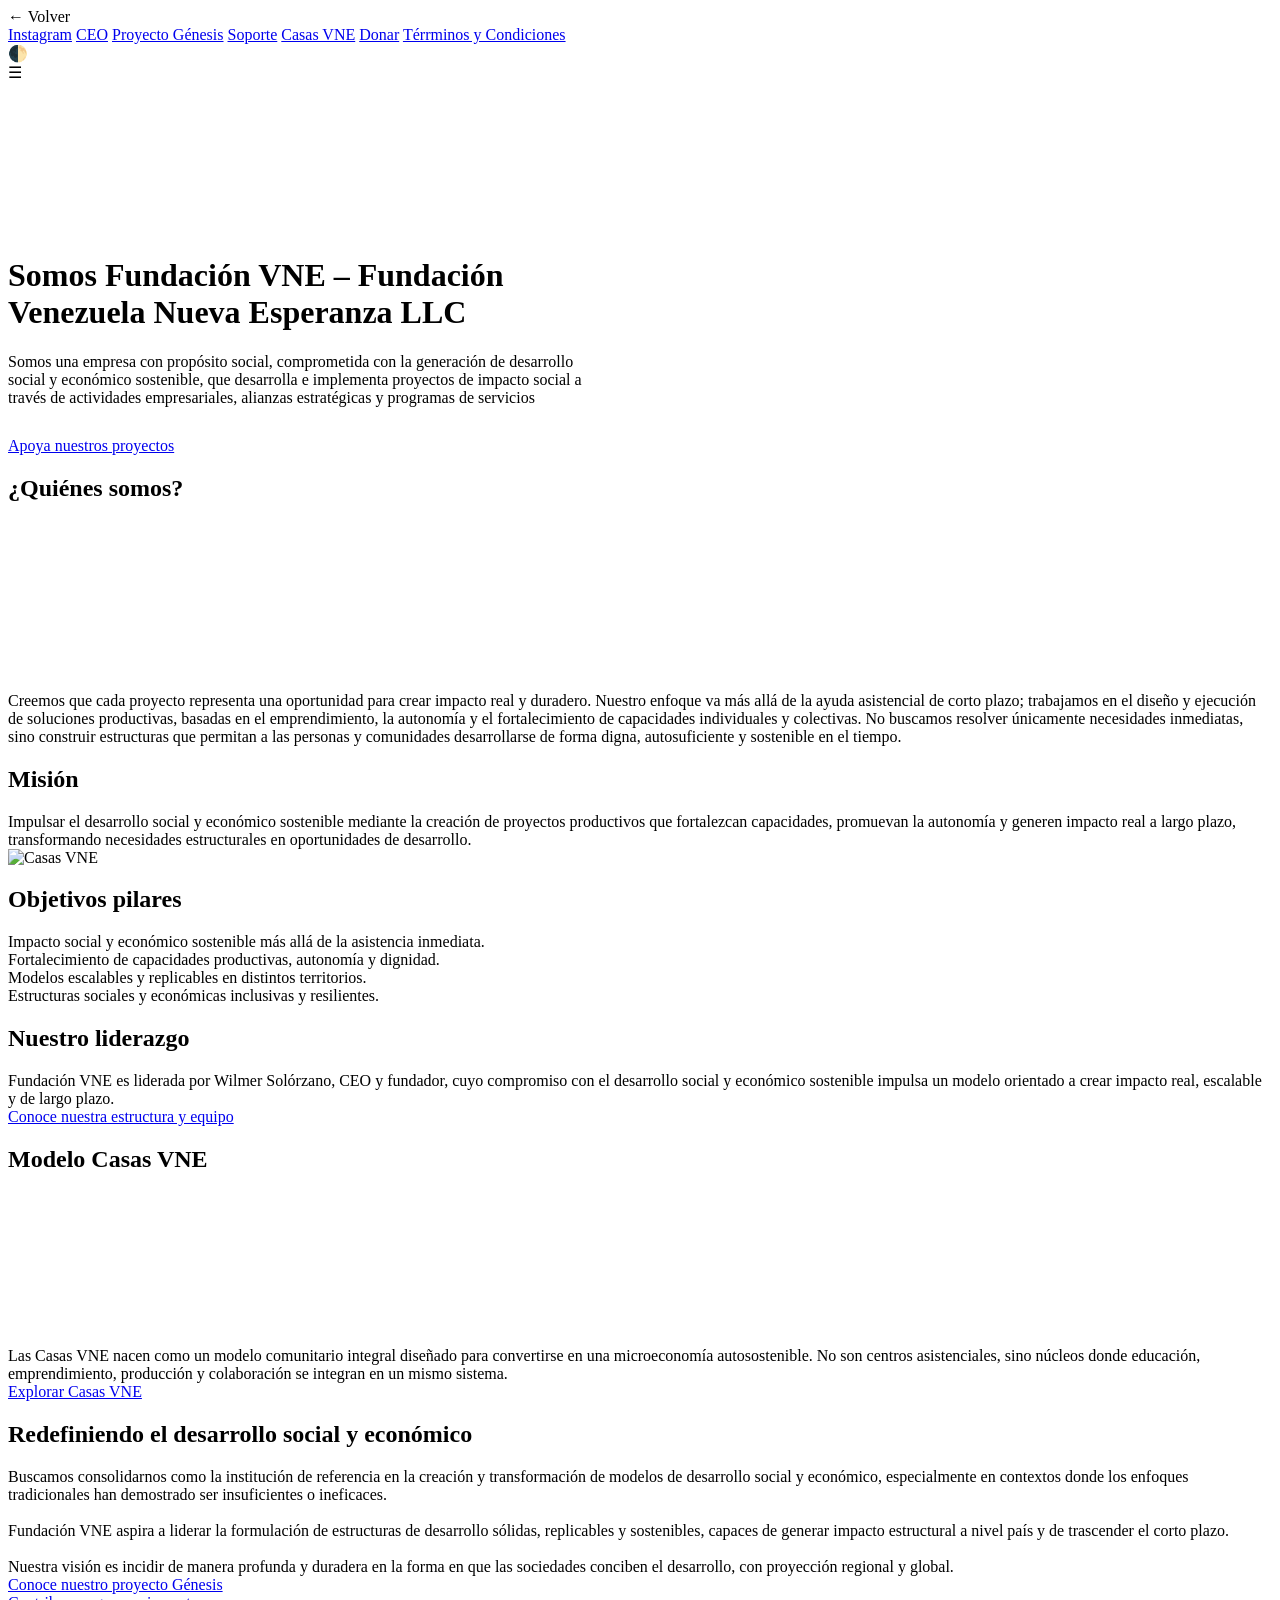
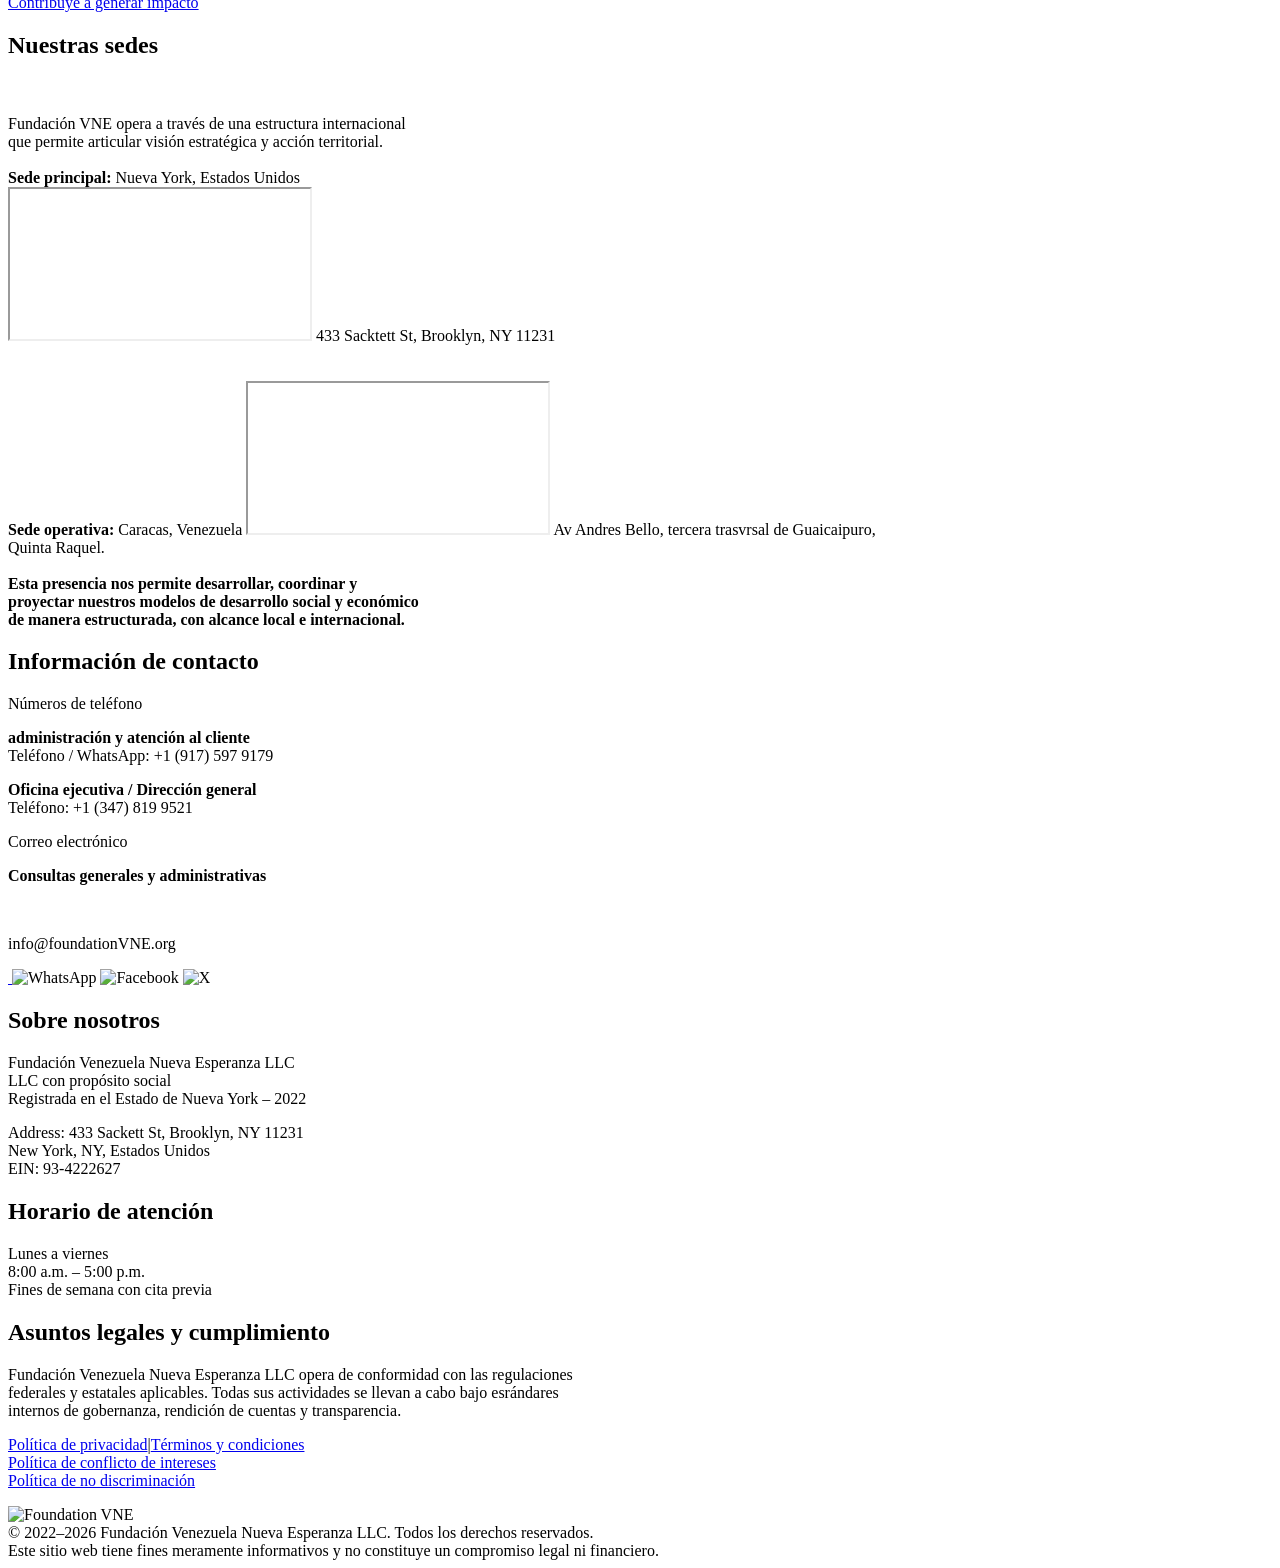
==== index.html @ 62afcf46 "Add files via upload" ====
<!DOCTYPE html>
<html lang="es">
<head>
  <meta charset="UTF-8">
  <title>Fundación VNE | Desarrollo Social y Económico Sostenible</title>
  <meta name="description" content="Fundación VNE – Fundación Venezuela Nueva Esperanza. Desarrollo social y económico sostenible mediante proyectos productivos, emprendimiento y autonomía.">
  <meta name="keywords" content="Fundación VNE, desarrollo social, desarrollo económico, emprendimiento social, Casas VNE, sostenibilidad">
  <meta name="author" content="Fundación Venezuela Nueva Esperanza">
  <meta name="viewport" content="width=device-width, initial-scale=1.0">

  <!-- Open Graph -->
  <meta property="og:title" content="Fundación VNE – Venezuela Nueva Esperanza">
  <meta property="og:description" content="Redefiniendo el desarrollo social y económico con impacto real, sostenible y replicable.">
  <meta property="og:image" content="assets/img/LogoFundaciónVNE.png">
  <meta property="og:type" content="website">

  <link rel="icon" type="image/png" href="assets/img/LogoFundaciónVNE1.png">

  <link rel="stylesheet" href="assets/css/main.css">

</head>

<body>

<div class="menu" id="menu">
  <div class="back" onclick="toggleMenu()">← Volver</div>
  <a href="https://www.instagram.com/foundation.vne?igsh=MXRzbzVvMjM1MWZoeA%3D%3D&utm_source=qr">Instagram</a>
  <a href="ceo/index.html" >CEO</a>
  <a href="genesis/index.html" >Proyecto Génesis</a>
  <a href="soporte/index.html" >Soporte</a>
  <a href="casas/index.html" >Casas VNE</a>
  <a href="donaciones/index.html">Donar</a>
  <a href="terminos_condiciones/index.html">Térrminos y Condiciones</a>
</div>

<header class="hero-video">
  <div class="top-left" onclick="toggleTheme()">🌓</div>
  <div class="top-right" onclick="toggleMenu()">☰</div>

  <video autoplay muted loop playsinline>
   <source src="assets/img/Videos para la pagina. principal VNE Foundation.mp4" type="video/mp4">
  </video>

  <div class="hero-overlay">
    <h1>Somos Fundación VNE – Fundación <br>
      Venezuela Nueva Esperanza LLC</h1>
      <p>
      Somos una empresa con propósito social, comprometida con la generación de desarrollo<br>
      social y económico sostenible, que desarrolla e implementa proyectos de impacto social a<br>
      través de actividades empresariales, alianzas estratégicas y programas de servicios
      </p>
      <div class="cta" style="margin-top:30px">
       <a href="donaciones/index.html">Apoya nuestros proyectos</a>
      </div>
  </div>
</header>

<section class="fade">
  <h2>¿Quiénes somos?</h2>
  <div class="box split">
  <video autoplay muted loop playsinline>
    <source src="assets/img/segunda pagina.mp4" type="video/mp4">
  </video>
    <p>
      Creemos que cada proyecto representa una oportunidad para crear impacto real y duradero.
      Nuestro enfoque va más allá de la ayuda asistencial de corto plazo; trabajamos en el diseño
      y ejecución de soluciones productivas, basadas en el emprendimiento, la autonomía y el
      fortalecimiento de capacidades individuales y colectivas.
  
      No buscamos resolver únicamente necesidades inmediatas, sino construir estructuras que
      permitan a las personas y comunidades desarrollarse de forma digna, autosuficiente y
      sostenible en el tiempo.
    </p>
  </div>
</section>

<section class="fade">
  <h2>Misión</h2>
  <div class="box split">
  <div>
    Impulsar el desarrollo social y económico sostenible mediante la creación de proyectos
    productivos que fortalezcan capacidades, promuevan la autonomía y generen impacto real a
    largo plazo, transformando necesidades estructurales en oportunidades de desarrollo.
  </div>
        <img src="assets/img/imagencasas.png" alt="Casas VNE">
</div>
</section>

<section class="fade">
  <h2>Objetivos pilares</h2>
  <div class="pilares">
  <div class="pilar">Impacto social y económico sostenible más allá de la asistencia inmediata.</div>
  <div class="pilar">Fortalecimiento de capacidades productivas, autonomía y dignidad.</div>
  <div class="pilar">Modelos escalables y replicables en distintos territorios.</div>
  <div class="pilar">Estructuras sociales y económicas inclusivas y resilientes.</div>
</div>
</section>

<section class="fade">
  <h2>Nuestro liderazgo</h2>
  <div class="box">
    Fundación VNE es liderada por Wilmer Solórzano, CEO y fundador, cuyo compromiso con el
    desarrollo social y económico sostenible impulsa un modelo orientado a crear impacto
    real, escalable y de largo plazo.
    <div class="cta">
      <a href="ceo/index.html">Conoce nuestra estructura y equipo</a>
    </div>
  </div>
</section>

<section class="fade">
  <h2>Modelo Casas VNE</h2>
  <div class="box split">
  <video autoplay muted loop playsinline>
    <source src="assets/img/Modelos casa VNE video.mp4" type="video/mp4">
  </video>
  <div>
    Las Casas VNE nacen como un modelo comunitario integral diseñado para convertirse en una
    microeconomía autosostenible. No son centros asistenciales, sino núcleos donde educación,
    emprendimiento, producción y colaboración se integran en un mismo sistema.
    <div class="cta">
      <a href="casas/index.html">Explorar Casas VNE</a>
    </div>
  </div>
</section>

<section class="fade">
  <h2>Redefiniendo el desarrollo social y económico</h2>
  <div class="box">
    Buscamos consolidarnos como la institución de referencia en la creación y transformación
    de modelos de desarrollo social y económico, especialmente en contextos donde los enfoques
    tradicionales han demostrado ser insuficientes o ineficaces.

    <br><br>

    Fundación VNE aspira a liderar la formulación de estructuras de desarrollo sólidas,
    replicables y sostenibles, capaces de generar impacto estructural a nivel país y de
    trascender el corto plazo.

    <br><br>

    Nuestra visión es incidir de manera profunda y duradera en la forma en que las sociedades
    conciben el desarrollo, con proyección regional y global.

    <br>
    <div class="cta">
      <a href="genesis/index.html">Conoce nuestro proyecto Génesis</a>
    </div>
    <div class="cta">
      <a href="donaciones/index.html">Contribuye a generar impacto</a>
    </div>
  </div>
</section>

<section class="fade">
  <h2>Nuestras sedes</h2><br><br>
  <div class="box">
    Fundación VNE opera a través de una estructura internacional<br>
    que permite articular visión estratégica y acción territorial.
    <br><br>
    <strong>Sede principal:</strong> Nueva York, Estados Unidos<br>
    <iframe 
      src="https://www.google.com/maps?q=350+5th+Ave+New+York,+NY+10118+USA&output=embed"
      loading="lazy">
    </iframe>
    433 Sacktett St, Brooklyn, NY 11231
    <br><br><br>
    <strong>Sede operativa:</strong> Caracas, Venezuela
    <iframe
  src="https://www.google.com/maps?q=Transversal+1+Sur+%26+Av.+Andrés+Bello,+Caracas+1050,+Distrito+Capital,+Venezuela&output=embed"
  loading="lazy">
    </iframe>
    Av Andres Bello, tercera trasvrsal de Guaicaipuro,<br>
    Quinta Raquel.
    <br><br>
    <strong>Esta presencia nos permite desarrollar, coordinar y<br>
    proyectar nuestros modelos de desarrollo social y económico<br>
    de manera estructurada, con alcance local e internacional.</strong>
  </div>
</section>

<footer class="footer-vne-exact">
  <div class="footer-inner">

    <!-- COLUMNA 1 -->
    <div class="footer-col">
      <h2>Información de contacto</h2>

      <p class="label">Números de teléfono</p>
      <p>
        <strong>administración y atención al cliente</strong><br>
        Teléfono / WhatsApp: +1 (917) 597 9179
      </p>

      <p>
        <strong>Oficina ejecutiva / Dirección general</strong><br>
        Teléfono: +1 (347) 819 9521
      </p>

      <p class="label">Correo electrónico</p>
      <p><strong>Consultas generales y administrativas</strong></p><br>
      <p>info@foundationVNE.org</p>

      <div class="footer-social">
        <a href="https://www.instagram.com/foundation.vne" target="_blank" aria-label="Instagram">
          <img src="assets/img/INSTAGRAM ICONO AZUL.png" alt="">
        </a>
        <span><img src="assets/img/ICONO WHATSAPP AZUL.png" alt="WhatsApp"></span>
        <span><img src="assets/img/ICONO FACEBOOK AZUL.png" alt="Facebook"></span>
        <span><img src="assets/img/XXX AZUL ICONO.png" alt="X"></span>
        <a href="donaciones/index.html" aria-label="Zelle">
         <img src="assets/img/ZELLE ICONO AZUL.png" alt="">
        </a>
      </div>
    </div>

    <!-- COLUMNA 2 -->
    <div class="footer-col">
      <h2>Sobre nosotros</h2>

      <p>
        Fundación Venezuela Nueva Esperanza LLC<br>
        LLC con propósito social<br>
        Registrada en el Estado de Nueva York – 2022
      </p>

      <p>
        Address: 433 Sackett St, Brooklyn, NY 11231<br>
        New York, NY, Estados Unidos<br>
        EIN: 93-4222627
      </p>

      <h2 class="mt">Horario de atención</h2>
      <p>
        Lunes a viernes<br>
        8:00 a.m. – 5:00 p.m.<br>
        Fines de semana con cita previa
      </p>
    </div>

    <!-- COLUMNA 3 -->
    <div class="footer-col">
      <h2>Asuntos legales y cumplimiento</h2>

      <p class="small">
        Fundación Venezuela Nueva Esperanza LLC opera de conformidad con las regulaciones<br>
        federales y estatales aplicables. Todas sus actividades se llevan a cabo bajo esrándares<br>
        internos de gobernanza, rendición de cuentas y transparencia.
      </p>

      <p class="links">
        <a href="politica_privacidad/index.html">Política de privacidad</a>|<a href="terminos_condiciones/index.html">Términos y condiciones</a><br>
        <a href="politica_conflicto_intereses/index.html">Política de conflicto de intereses</a><br>
        <a href="politica_no_discriminacion/index.html">Política de no discriminación</a>
      </p>
      <div class="footer-logo">
       <img src="assets/img/LogoFundaciónVNE.png" alt="Foundation VNE">
      </div>
    </div>
  </div>

  <!-- FRANJA BLANCA INFERIOR -->
  <div class="footer-bottom-exact">
    © 2022–2026 Fundación Venezuela Nueva Esperanza LLC. Todos los derechos reservados.<br>
    Este sitio web tiene fines meramente informativos y no constituye un compromiso legal ni financiero.
  </div>
</footer>

<script src="assets/js/app.js" defer></script>

</body>
</html>
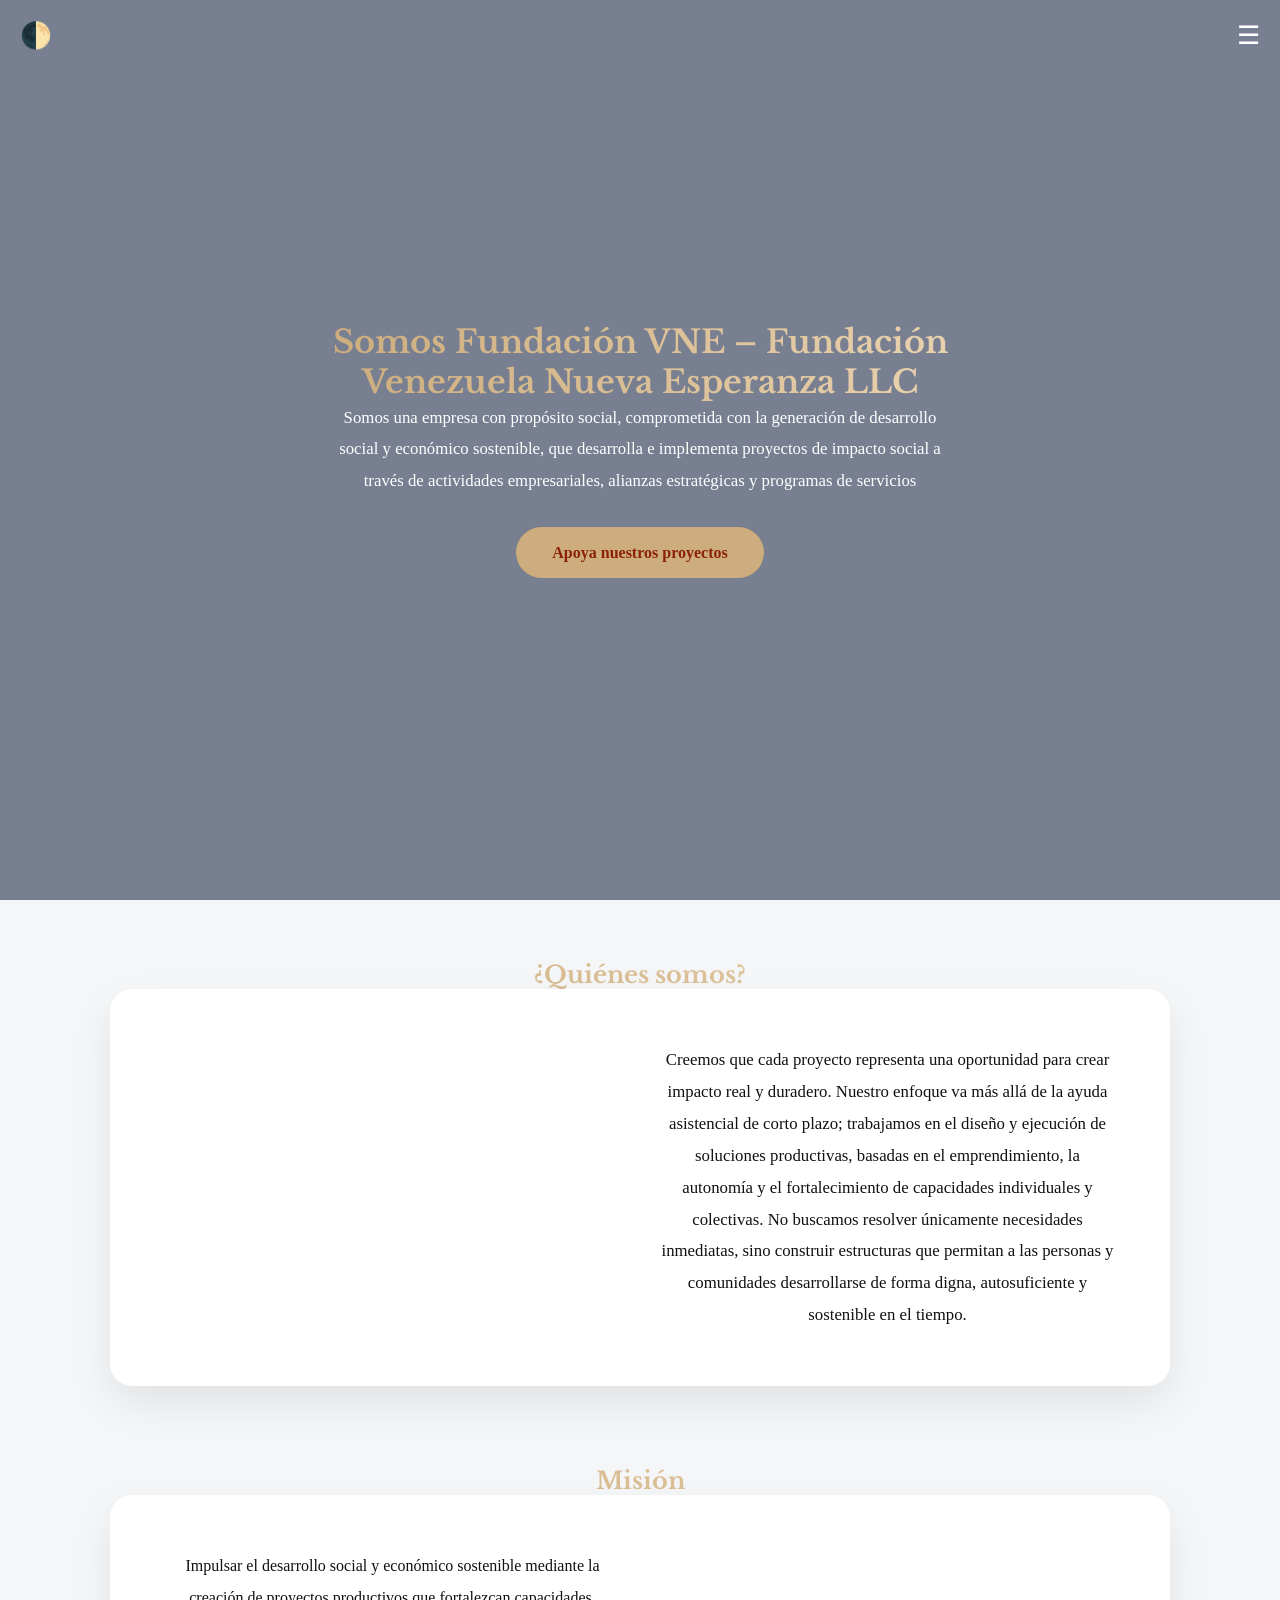
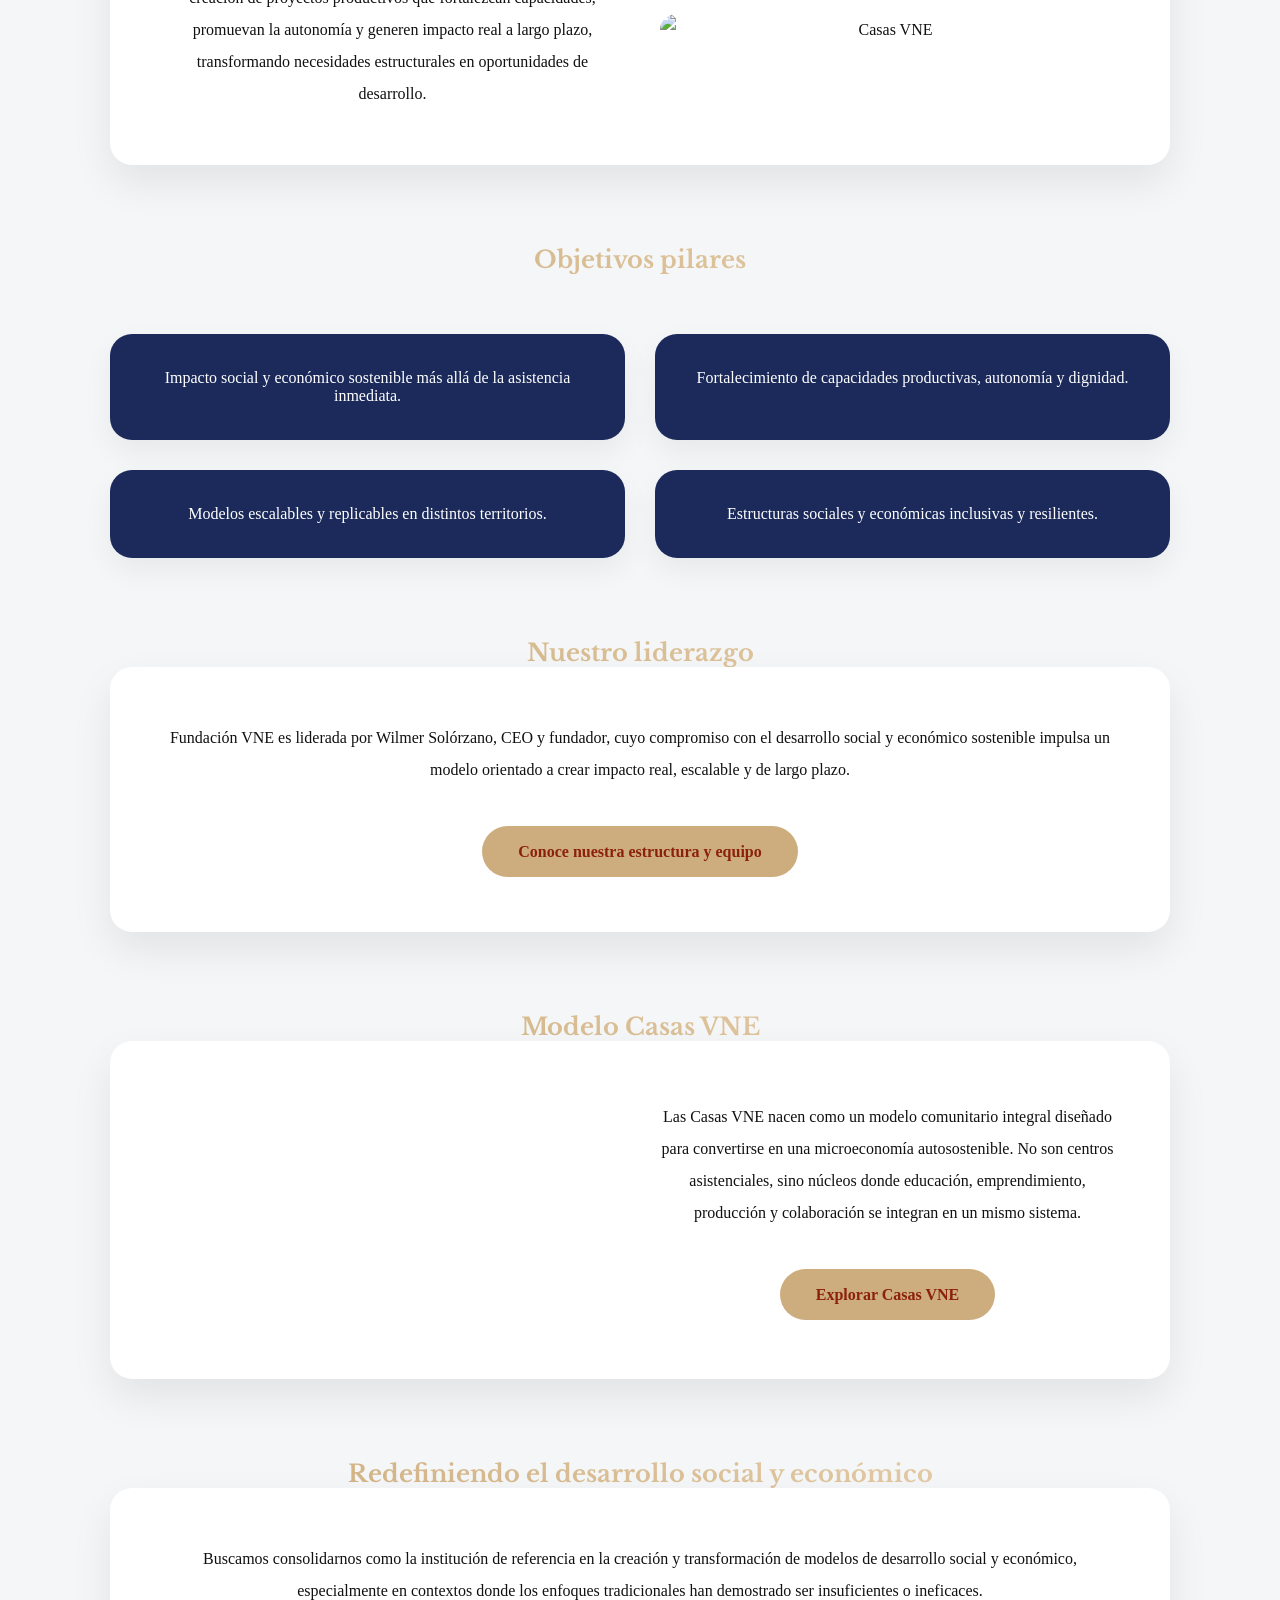
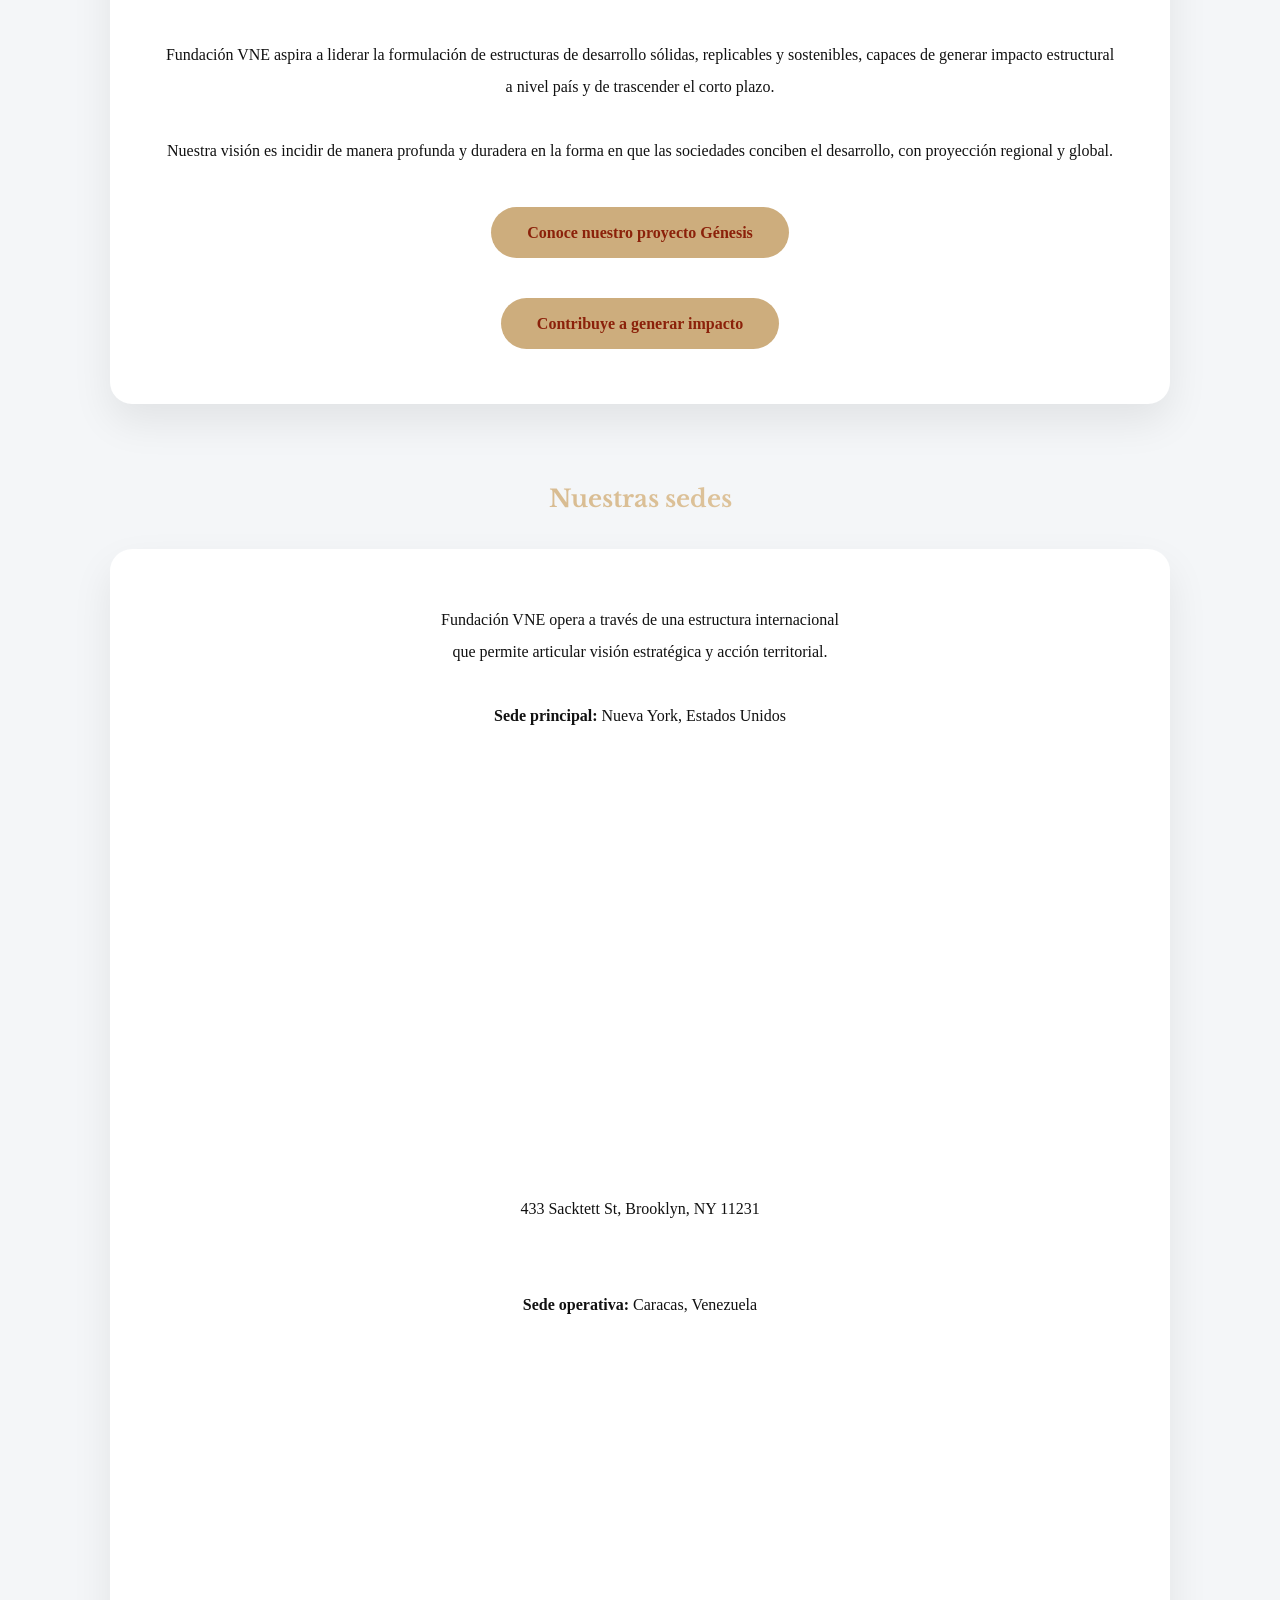
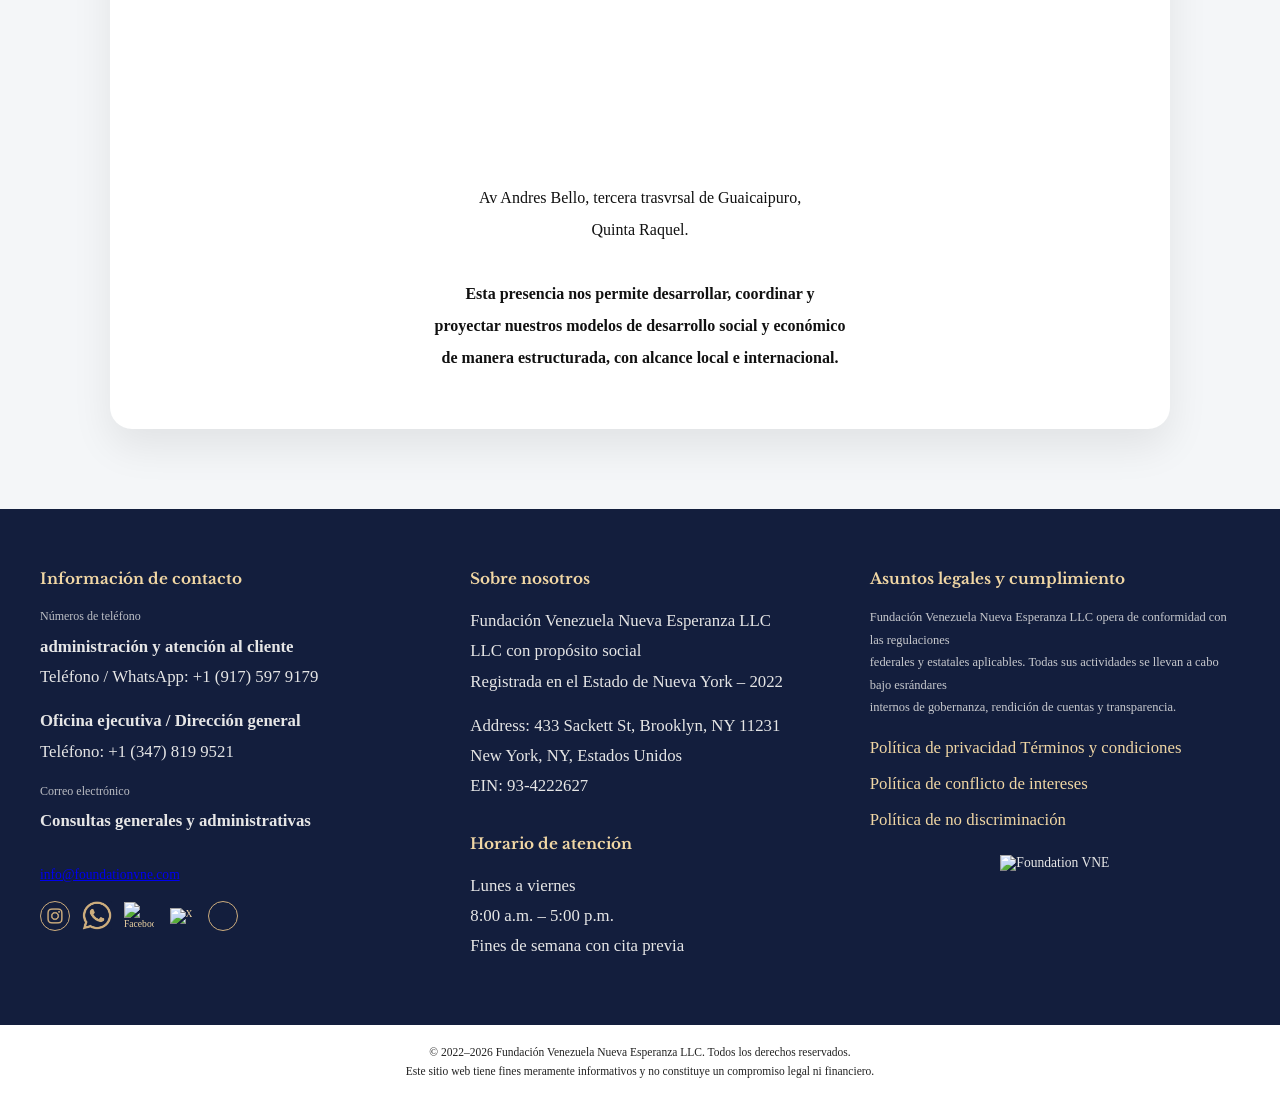
==== commit 40fcc9b2: "Change email to mailto link and format links" ====
--- a/index.html
+++ b/index.html
@@ -31,6 +31,7 @@
   <a href="casas/index.html" >Casas VNE</a>
   <a href="donaciones/index.html">Donar</a>
   <a href="terminos_condiciones/index.html">Térrminos y Condiciones</a>
+  <a href="admin/login.html">Ingresar</a>
 </div>
 
 <header class="hero-video">
@@ -199,7 +200,7 @@
 
       <p class="label">Correo electrónico</p>
       <p><strong>Consultas generales y administrativas</strong></p><br>
-      <p>info@foundationVNE.org</p>
+      <a href="mailto:info@foundationvne.com">info@foundationvne.com</a>
 
       <div class="footer-social">
         <a href="https://www.instagram.com/foundation.vne" target="_blank" aria-label="Instagram">
@@ -249,7 +250,8 @@
       </p>
 
       <p class="links">
-        <a href="politica_privacidad/index.html">Política de privacidad</a>|<a href="terminos_condiciones/index.html">Términos y condiciones</a><br>
+        <a href="politica_privacidad/index.html">Política de privacidad</a>
+        <a href="terminos_condiciones/index.html">Términos y condiciones</a><br>
         <a href="politica_conflicto_intereses/index.html">Política de conflicto de intereses</a><br>
         <a href="politica_no_discriminacion/index.html">Política de no discriminación</a>
       </p>
@@ -269,4 +271,4 @@
 <script src="assets/js/app.js" defer></script>
 
 </body>
-</html>+</html>
--- a/assets/css/main.css
+++ b/assets/css/main.css
@@ -0,0 +1,1023 @@
+@import url('https://fonts.googleapis.com/css2?family=Libre+Baskerville:wght@700&display=swap');
+
+/* =========================
+   VARIABLES DE MARCA
+========================= */
+:root{
+  --azul:#131e3d;
+  --azul-sec:#1b2a5a;
+  --gris:#f4f6f8;
+
+  --dorado-1:#cdad7d;
+  --dorado-2:#e8d1ae;
+  --rojo:#8b210a;
+
+  --blanco:#ffffff;
+  --negro:#000000;
+  --gris-soport:#f3f5f7;
+}
+
+/* =========================
+   RESET GLOBAL
+========================= */
+*{
+  box-sizing:border-box;
+  font-family: Georgia, "Times New Roman", serif;
+  margin:0;
+  padding:0;
+}
+
+.floating-btn{
+  position:fixed;
+  top:20px;
+  width:46px;
+  height:46px;
+  border-radius:50%;
+  background:linear-gradient(135deg,var(--dorado-1),var(--dorado-2));
+  display:flex;
+  align-items:center;
+  justify-content:center;
+  cursor:pointer;
+  z-index:999;
+  font-size:20px;
+  color:var(--rojo);
+  text-decoration:none;
+  box-shadow:0 10px 30px rgba(0,0,0,.4);
+}
+
+html{
+  scroll-behavior:smooth;
+  max-width:100%;
+  overflow-x:hidden;
+}
+
+.theme-btn{ top:20px; right:20px; }
+.back-btn{ top:20px; left:20px; }
+
+.department{
+  display:grid;
+  grid-template-columns:220px 1fr;
+  gap:40px;
+  margin-bottom:60px;
+  align-items:center;
+  background:rgba(255,255,255,.9);
+  padding:30px;
+  border-radius:20px;
+}
+
+body.dark .department{
+  background:#111;
+}
+
+body{
+  font-family: Georgia, "Times New Roman", serif;
+  background:var(--gris);
+  color:#111;
+  transition:background .4s,color .4s;
+  scroll-behavior:smooth;
+  max-width:100%;
+  overflow-x:hidden;
+}
+
+/*-----------------------------------------*/
+/* Cosas Exclusivas de la pagina de soporte*/
+/*-----------------------------------------*/
+
+body.soport{
+  font-family: Georgia, "Times New Roman", serif;
+  background:var(--gris-soport);
+  color:#131e3d;
+  transition:background .4s,color .4s;
+  scroll-behavior:smooth;
+  max-width:100%;
+  overflow-x:hidden;
+}
+
+body.soport.dark{
+  background:#0c0c0c;
+  color:var(--blanco);
+}
+
+body.soport header{
+  background:linear-gradient(
+    135deg,
+    var(--azul),
+    var(--azul-sec)
+  );
+  color:var(--blanco);
+  padding:90px 20px 80px;
+  text-align:center;
+  position:relative;
+}
+
+body.soport header p{
+  max-width:980px;
+  margin:30px auto 0;
+  font-size:1.15rem;
+  line-height:1.9;
+}
+
+body.soport header img{
+  width:85px;
+  margin-bottom:15px;
+}
+
+body.soport header h1{
+  font-size:3rem;
+  margin:0;
+}
+
+body.soport .top-left,
+body.soport .top-right{
+  position:absolute;
+  top:20px;
+  font-size:1.6rem;
+  cursor:pointer;
+  user-select:none;
+  color:#fff;
+}
+
+body.soport .top-left{left:22px;}
+body.soport .top-right{
+  right:22px;
+  text-decoration:none;
+}
+
+body.soport section{
+  max-width:1150px;
+  margin:105px auto;
+  padding:0 20px;
+  text-align:center;
+}
+
+body.soport .box{
+  background:var(--blanco);
+  padding:60px;
+  border-radius:24px;
+  box-shadow:0 18px 42px rgba(0,0,0,.08);
+  line-height:2;
+  text-align:left;
+}
+
+body.soport.dark .box{
+  background:#111;
+}
+
+body.soport .buttons{
+  margin-top:45px;
+  display:flex;
+  justify-content:center;
+  gap:25px;
+  flex-wrap:wrap;
+}
+
+body.soport .btn{
+  padding:16px 42px;
+  border-radius:40px;
+  font-weight:bold;
+  text-decoration:none;
+  transition:.3s;
+  background:unset;
+}
+
+body.soport .btn-green{
+  background:var(--dorado-1);
+  color:var(--rojo);
+}
+
+body.soport .btn-outline{
+  border:2px solid var(--dorado-1);
+  color:var(--dorado-1);
+  background:transparent;
+}
+
+body.soport.dark .btn-outline{
+  color:#fff;
+}
+
+body.soport .btn:hover{
+  transform:translateY(-3px);
+}
+
+body.soport .pilares{
+  display:grid;
+  grid-template-columns:repeat(auto-fit,minmax(260px,1fr));
+  gap:30px;
+  margin-top:50px;
+}
+
+body.soport .pilar{
+  background:#eef1f8;
+  padding:35px;
+  border-radius:22px;
+}
+
+body.soport.dark .pilar{
+  background:#1a2345;
+}
+
+/* ===== CASAS VNE – FIX DARK MODE PILARES ===== */
+
+body.casas .pilar h4,
+body.casas .pilar p{
+  color:#1b2a5a;
+  -webkit-text-fill-color:initial;
+  background:none;
+}
+
+body.casas.dark .pilar h4,
+body.casas.dark .pilar p{
+  color:#1b2a5a;
+  -webkit-text-fill-color:initial;
+  background:none;
+}
+
+body.casas .pilar h4{
+  font-weight:700;
+  letter-spacing:.3px;
+}
+
+body.dark:not(.casas){
+  background:#0c0c0c;
+  color:var(--blanco);
+}
+
+body.dark:not(.casas) .box{
+  background:#111;
+}
+
+/* =========================
+   CASAS VNE – DARK MODE CONTROLADO
+========================= */
+body.casas{
+  background:var(--gris);
+  color:#111;
+}
+
+body.casas.dark{
+  background:var(--azul-sec);
+  color:var(--blanco);
+}
+
+body.casas .box{
+  background:var(--blanco);
+}
+
+/* Boxes en dark (no blancos) */
+body.casas.dark .box{
+  background:#111827;
+}
+
+/* Pilar = identidad, SIEMPRE color */
+body.casas.dark .pilar.p1{ background:#e8d1ae; }
+body.casas.dark .pilar.p2{ background:#dbbf94; }
+body.casas.dark .pilar.p3{ background:#cdad7d; }
+body.casas.dark .pilar.p4{ background:#dbac5d; }
+
+/* Texto de pilares legible */
+body.casas.dark .pilar{
+  color:#1b2a5a;
+}
+
+/* =========================
+   CEO PAGE – TEMA CLARO BLANCO
+========================= */
+
+body.ceo-page{
+  background:var(--azul-sec);
+  color:#111;
+}
+
+body.ceo-page.dark{
+  background:#0c0c0c;
+  color:#ffffff;
+}
+
+body.dark p{
+  color:#e6e6e6;
+}
+
+body.dark .department{
+  background:#111;
+}
+
+/* =========================
+   TIPOGRAFÍA
+========================= */
+/* =========================
+   PROYECTO GÉNESIS – VOLUNTARIADO
+========================= */
+
+body.genesis-voluntariado{
+  background:var(--gris);
+  color:#111;
+}
+
+body.genesis-voluntariado header{
+  background:linear-gradient(135deg,var(--azul),var(--azul-sec));
+  color:var(--blanco);
+  padding:90px 20px 80px;
+  text-align:center;
+  position:relative;
+}
+
+body.genesis-voluntariado header h1{
+  font-size:3rem;
+  margin:0;
+}
+
+body.genesis-voluntariado header p{
+  max-width:900px;
+  margin:25px auto 0;
+  font-size:1.15rem;
+  line-height:1.9;
+}
+
+body.genesis-voluntariado .voluntariado-box{
+  max-width:520px;
+  margin:0 auto;
+  background:#f9f9f6;
+  padding:40px;
+  border-radius:18px;
+  border-top:5px solid var(--dorado-1);
+  display:flex;
+  flex-direction:column;
+  gap:16px;
+}
+
+body.genesis-voluntariado.dark .voluntariado-box{
+  background:#151515;
+}
+
+body.genesis-voluntariado .voluntariado-box input{
+  padding:14px 18px;
+  border-radius:10px;
+  border:1px solid #bbb;
+  font-size:1rem;
+}
+
+body.genesis-voluntariado.dark .voluntariado-box input{
+  background:#0f0f0f;
+  color:#fff;
+  border:1px solid var(--dorado-1);
+}
+
+.voluntariado-box small{
+  font-size:.8rem;
+  opacity:.7;
+}
+body.genesis-voluntariado.dark .voluntariado-box small{
+  color:#ccc;
+}
+
+/* =========================
+   TIPOGRAFÍA
+========================= */
+
+h1{
+  font-family:'Libre Baskerville', serif;
+  font-weight:700;
+  background:linear-gradient(90deg,var(--dorado-1),var(--dorado-2));
+  -webkit-background-clip:text;
+  -webkit-text-fill-color:transparent;
+}
+
+h2, h3{
+  font-family:'Libre Baskerville', serif;
+  background:linear-gradient(90deg,var(--dorado-1),var(--dorado-2));
+  -webkit-background-clip:text;
+  -webkit-text-fill-color:transparent;
+}
+
+h4{
+  font-family:'Libre Baskerville', serif;
+  background-color: #000;
+  -webkit-background-clip:text;
+  -webkit-text-fill-color:transparent;
+}
+
+h5{
+  font-family:'Libre Baskerville', serif;
+  background-color: var(--blanco);
+  -webkit-background-clip:text;
+  -webkit-text-fill-color:transparent;
+}
+
+h6{
+  line-height:1.9;
+  font-size:.90rem;
+  font-family:'Libre Baskerville', serif;
+  background-color: var(--blanco);
+  -webkit-background-clip:text;
+  -webkit-text-fill-color:transparent;
+}
+body.dark h1,
+body.dark h2,
+body.dark h3{
+  background:linear-gradient(90deg,var(--dorado-1),var(--dorado-2));
+  -webkit-background-clip:text;
+  -webkit-text-fill-color:transparent;
+}
+
+body.dark h4{
+  background-color: #fff;
+  -webkit-background-clip:text;
+  -webkit-text-fill-color:transparent;
+}
+
+body.dark h6{
+  background-color: #fff;
+  -webkit-background-clip:text;
+  -webkit-text-fill-color:transparent;
+}
+
+body.soport h1,
+body.soport h2{
+  background:linear-gradient(90deg,var(--dorado-1),var(--dorado-2));
+  -webkit-background-clip:text;
+  -webkit-text-fill-color:transparent;
+}
+
+p{
+  line-height:1.9;
+  font-size:1.05rem;
+}
+
+@media(max-width:768px){
+  h1{font-size:2.1rem}
+  h2{font-size:1.9rem}
+  h3{font-size:1.25rem}
+  h4{font-size:1.25rem}
+}
+
+/* =========================
+   HERO VIDEO
+========================= */
+video{
+max-width:100%;
+width:100%;
+height:auto;
+display:block;
+}
+
+.hero-video + section{
+  margin-top:60px;
+}
+
+.hero-video{
+  position:relative;
+  overflow:hidden;
+  min-height:100vh;
+  height:auto;
+}
+
+@media(max-width:768px){
+  .hero-video{
+    min-height:75vh;
+  }
+}
+
+.hero-video video{
+  width:100%;
+  height:100%;
+  object-fit:cover;
+  display:block;
+}
+
+.hero-overlay{
+  position:absolute;
+  inset:0;
+  display:flex;
+  flex-direction:column;
+  justify-content:center;
+  align-items:center;
+  text-align:center;
+  padding:0 20px;
+  background:rgba(19,30,61,.55);
+}
+
+.hero-overlay p{
+  color: #ffffff;
+}
+
+/* =========================
+   HEADER BUTTONS
+========================= */
+.top-left,.top-right{
+  position:absolute;
+  top:20px;
+  font-size:1.6rem;
+  cursor:pointer;
+  z-index:10;
+  color:#fff;
+}
+
+.top-left{left:20px}
+.top-right{right:20px}
+
+/* =========================
+   MENU LATERAL
+========================= */
+.menu{
+  overflow-y:auto;
+  position:fixed;
+  top:0;
+  right:-100%;
+  width:320px;
+  max-width:100%;
+  height:100dvh;
+  background:var(--azul);
+  padding:32px 24px;
+  transition:right .35s ease;
+  z-index:1000;
+  overscroll-behavior:contain;
+}
+
+.menu.open{right:0}
+
+.menu .back{
+  color:var(--dorado-1);
+  font-weight:bold;
+  margin-bottom:25px;
+  cursor:pointer;
+}
+
+.menu a{
+  display:block;
+  color:#fff;
+  text-decoration:none;
+  margin:18px 0;
+  font-size:1.05rem;
+}
+
+@media(max-width:420px){
+  .menu{
+    width:100%;
+  }
+}
+
+/* =========================
+   SECCIONES
+========================= */
+
+section{
+  max-width:1100px;
+  margin:80px auto;
+  padding:0 20px;
+  text-align:center;
+}
+
+@media(max-width:768px){
+  section{
+    margin:50px auto;
+    padding:0 16px;
+  }
+}
+
+/* =========================
+   CONTENEDORES
+========================= */
+.box{
+  background:var(--blanco);
+  padding:55px;
+  border-radius:22px;
+  box-shadow:0 18px 40px rgba(0,0,0,.08);
+  line-height:2;
+}
+@media(max-width:768px){
+  .box{
+    padding:28px 22px;
+  }
+}
+
+/* =========================
+   SPLIT (VIDEO / IMG / TEXTO)
+========================= */
+.ceo{
+  display:grid;
+  grid-template-columns: 380px 1fr;
+  gap:60px;
+  align-items:center;
+}
+
+.ceo img{
+  width:100%;
+  max-width:360px;
+  border-radius:18px;
+  box-shadow:0 25px 50px rgba(0,0,0,.35);
+}
+
+img{
+  max-width:100%;
+  height:auto;
+  display:block;
+}
+
+.split{
+  display:grid;
+  grid-template-columns:1fr 1fr;
+  gap: 40px;
+  align-items:center;
+}
+
+.split video,
+.split img{
+  width:100%;
+  border-radius:18px;
+}
+
+/* =========================
+   PILARES
+========================= */
+
+.pilares{
+  display:grid;
+  grid-template-columns:repeat(2, 1fr);
+  gap:30px;
+  margin-top:60px;
+}
+
+body.casas .pilar.p1{ background:#e8d1ae; }
+body.casas .pilar.p2{ background:#dbbf94; }
+body.casas .pilar.p3{ background:#cdad7d; }
+body.casas .pilar.p4{ background:#dbac5d; }
+
+body.dark .casas .pilar.p1{ background:#e8d1ae; }
+body.dark .casas .pilar.p2{ background:#dbbf94; }
+body.dark .casas .pilar.p3{ background:#cdad7d; }
+body.dark .casas .pilar.p4{ background:#dbac5d; }
+
+.pilar{
+  background:#1b2a5a;
+  padding:35px;
+  border-radius:22px;
+  box-shadow:0 12px 30px rgba(0,0,0,.06);
+  display:flex;
+  flex-direction:column;
+  align-items:center;
+  text-align:center;
+  color:var(--blanco);
+}
+
+.pilar img{
+  width:60px;
+  margin-bottom:18px;
+}
+
+/* =========================
+   BOTONES
+========================= */
+.cta{
+  margin-top:40px;
+}
+
+.cta a,
+.btn{
+  display:inline-block;
+  padding:16px 36px;
+  background:var(--dorado-1);
+  color:var(--rojo);
+  text-decoration:none;
+  border-radius:40px;
+  font-weight:bold;
+  transition:.3s;
+  min-height:44px;
+  line-height:1.2;
+}
+
+a:focus-visible{
+  outline:2px solid var(--dorado-1);
+  outline-offset:4px;
+}
+
+button:focus-visible{
+  outline:2px solid var(--dorado-1);
+  outline-offset:4px;
+}
+
+.cta a:hover,
+.btn:hover{
+  filter:brightness(1.05);
+  transform:translateY(-2px);
+}
+@media(max-width:768px){
+  .cta a,
+  .btn{
+    padding:14px 28px;
+    font-size:.95rem;
+  }
+}
+
+/* =========================
+   MAPAS
+========================= */
+iframe{
+  width:100%;
+  height:420px;
+  border-radius:22px;
+  border:0;
+  margin-top:30px;
+}
+
+@media(max-width:768px){
+  iframe{
+    height:300px;
+    border-radius:16px;
+  }
+}
+
+/* =========================
+   FOOTER EXACTO – VNE
+========================= */
+.footer-vne-exact{
+  background:#131e3d;
+  color:#e6e6e6;
+  font-size:.85rem;
+}
+
+.footer-inner{
+  max-width:1300px;
+  margin:0 auto;
+  padding:60px 40px 50px;
+  display:grid;
+  grid-template-columns:1.2fr 1.1fr 1.2fr;
+  gap:60px;
+  align-items:flex-start;
+}
+
+.footer-col h2{
+  background:none;
+  font-family:'Libre Baskerville',serif;
+  font-size:.95rem;
+  margin-bottom:18px;
+  color:#f0d6a4;
+  -webkit-text-fill-color:initial;
+}
+
+.footer-col .mt{
+  margin-top:32px;
+}
+
+.footer-col p{
+  line-height:1.8;
+  margin-bottom:14px;
+  color:#e6e6e6;
+}
+
+.footer-col .label{
+  font-size:.75rem;
+  opacity:.8;
+  margin-bottom:4px;
+}
+
+.footer-col .small{
+  font-size:.78rem;
+  opacity:.85;
+}
+
+.footer-col .links a{
+  color:#f0d6a4;
+  text-decoration:none;
+  display:inline-block;
+  margin-bottom:6px;
+}
+
+.footer-col .links a:hover{
+  text-decoration:underline;
+}
+
+.footer-social{
+  display:flex;
+  gap:12px;
+  margin-top:18px;
+}
+
+.footer-social span{
+  width:30px;
+  height:30px;
+  border-radius:50%;
+  border:1px solid (--azul);
+  display:inline-flex;
+  align-items:center;
+  justify-content:center;
+  color:#f0d6a4;
+  font-size:.6rem;
+}
+
+.footer-logo{
+  display:flex;
+  justify-content:center;
+  align-items:center;
+}
+
+.footer-logo img{
+  max-width:180px;
+}
+
+/* FRANJA BLANCA */
+.footer-bottom-exact{
+  background:#ffffff;
+  color:#222;
+  text-align:center;
+  padding:18px 12px;
+  font-size:.72rem;
+  line-height:1.6;
+}
+
+/* ICONOS SOCIALES FOOTER */
+.footer-social a{
+  width:30px;
+  height:30px;
+  border-radius:50%;
+  border:1px solid var(--dorado-1);
+  display:flex;
+  align-items:center;
+  justify-content:center;
+}
+
+.footer-social a img{
+  width:16px;
+  height:16px;
+  max-width:16px;
+  max-height:16px;
+  object-fit:contain;
+}
+
+/* =========================
+   RESPONSIVE EXACTO
+========================= */
+@media(max-width:1024px){
+  .footer-inner{
+    grid-template-columns:1fr 1fr;
+    gap:40px;
+  }
+
+  .footer-logo{
+    grid-column:1 / -1;
+  }
+}
+
+@media(max-width:600px){
+  .footer-inner{
+    grid-template-columns:1fr;
+    text-align:center;
+  }
+
+  .footer-social{
+    justify-content:center;
+  }
+}
+
+/* =========================
+   ANIMACIONES
+========================= */
+.fade{
+  opacity:0;
+  transform:translateY(40px);
+  transition:all .9s ease;
+}
+
+.fade.show{
+  opacity:1;
+  transform:none;
+}
+
+body.soport .fade{
+  opacity:0;
+  transform:translateY(45px);
+  transition:all .9s ease;
+}
+
+body.soport .fade.show{
+  opacity:1;
+  transform:none;
+}
+
+/* =========================
+   PÁGINAS LEGALES (POLÍTICAS)
+========================= */
+
+body.legal-page{
+  background:var(--gris);
+  color:#111;
+}
+
+body.legal-page header{
+  background:linear-gradient(135deg,var(--azul),var(--azul-sec));
+  color:var(--blanco);
+  padding:70px 20px;
+  text-align:center;
+  position:relative;
+}
+
+body.legal-page header h1{
+  font-size:2.4rem;
+  margin:0;
+}
+
+body.legal-page section{
+  max-width:900px;
+  margin:80px auto;
+  padding:0 20px;
+  text-align:left;
+}
+
+body.legal-page section h2{
+  font-size:1.4rem;
+  margin:40px 0 16px;
+}
+
+body.legal-page section p,
+body.legal-page section li{
+  font-size:1rem;
+  line-height:1.85;
+}
+
+body.legal-page ul{
+  padding-left:20px;
+  margin:16px 0;
+}
+
+body.legal-page small{
+  display:block;
+  margin-top:40px;
+  font-size:.85rem;
+  opacity:.7;
+}
+
+/*=========Zelle===========*/
+body.soport:not(.dark) .pilar p,
+body.soport:not(.dark) .pilar h4{
+  color: #1b2a5a;
+  -webkit-text-fill-color: initial;
+}
+
+
+/* =========================
+   RESPONSIVE
+========================= */
+@media (max-width:768px){
+  body.soport section{
+    margin:60px auto;
+    padding:40px 16px;
+  }
+  .menu{
+    width:100%;
+    padding:28px 20px;
+  }
+  .menu a{
+    font-size:1.1rem;
+    padding:14px 0;
+  }
+  .menu .back{
+    font-size:1.1rem;
+    margin-bottom:30px;
+  }
+  .fade{
+    transition:opacity .4s ease;
+    transform:none;
+  }
+  .fade.show{
+    opacity:1;
+  }
+  .hero-video + section{
+    margin-top:40px;
+  }
+  .ceo{
+    grid-template-columns:1fr;
+    text-align:center;
+  }
+  .ceo img{
+    margin:0 auto;
+    max-width:260px;
+  }
+  p{
+    font-size:1rem;
+    line-height:1.75;
+  }
+  .pilares{
+    gap:24px;
+    grid-template-columns:1fr;
+  }
+  .pilar{
+    margin-top:0;
+    padding:28px 22px;
+  }
+  .split{
+    gap: 24px;
+    grid-template-columns:1fr !important;
+  }
+  .split-box,
+  .sector,
+  .impact-content,
+  .ceo{
+    grid-template-columns:1fr !important;
+  }
+  .sector.reverse{
+    grid-template-columns:1fr !important;
+  }
+  .department{
+    grid-template-columns:1fr;
+    text-align:center;
+  }
+}
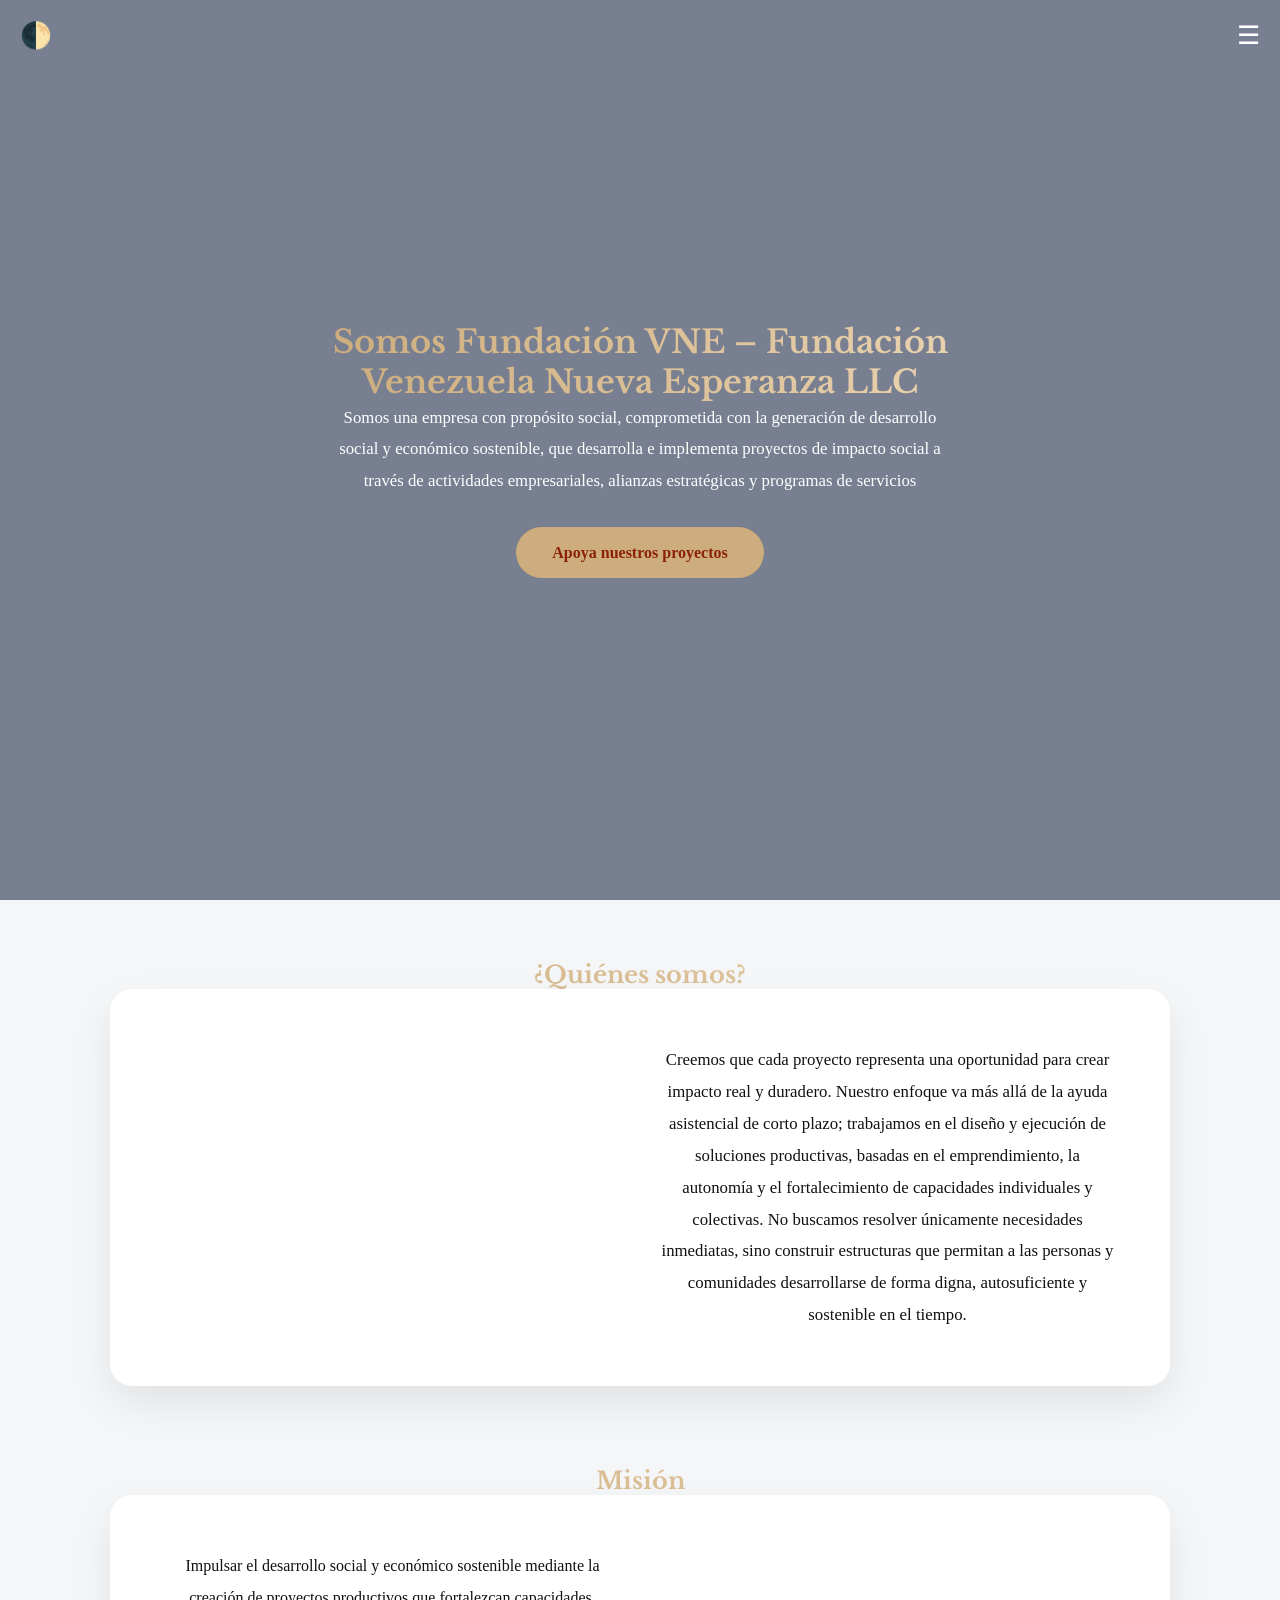
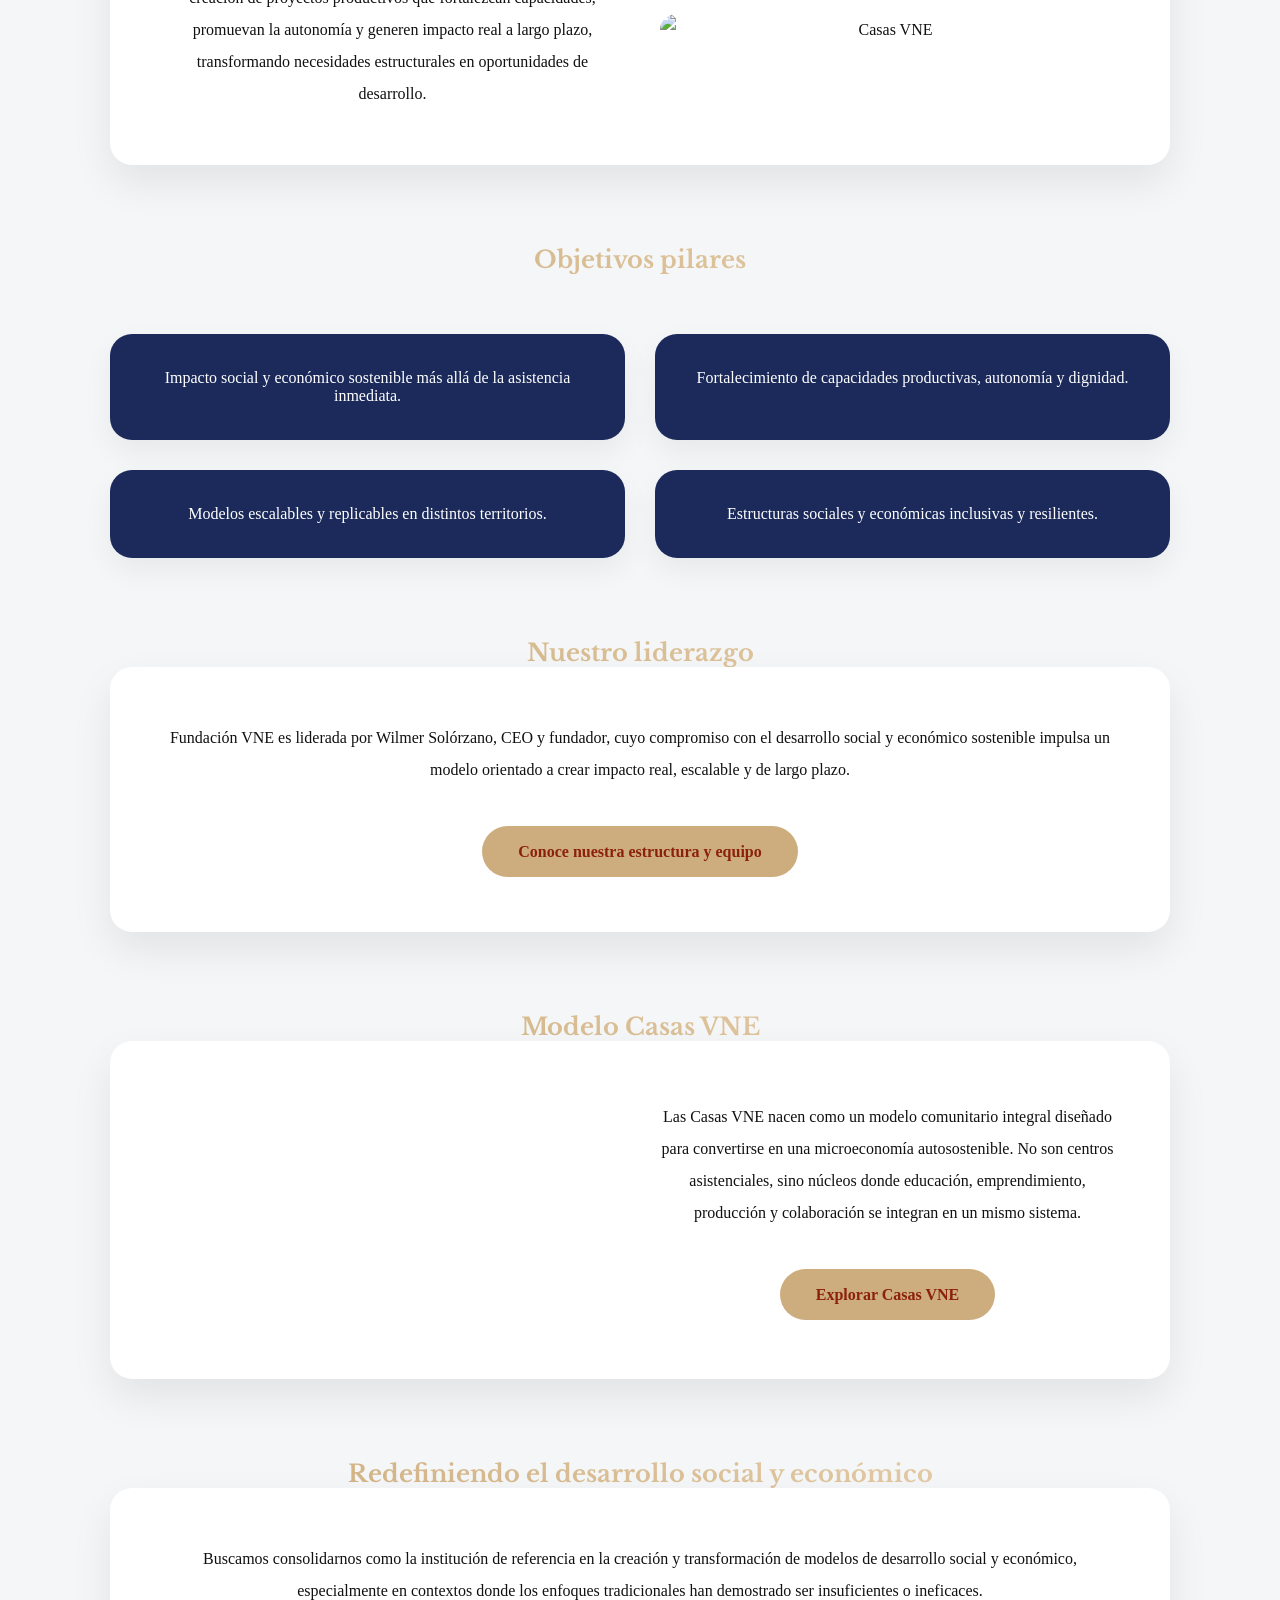
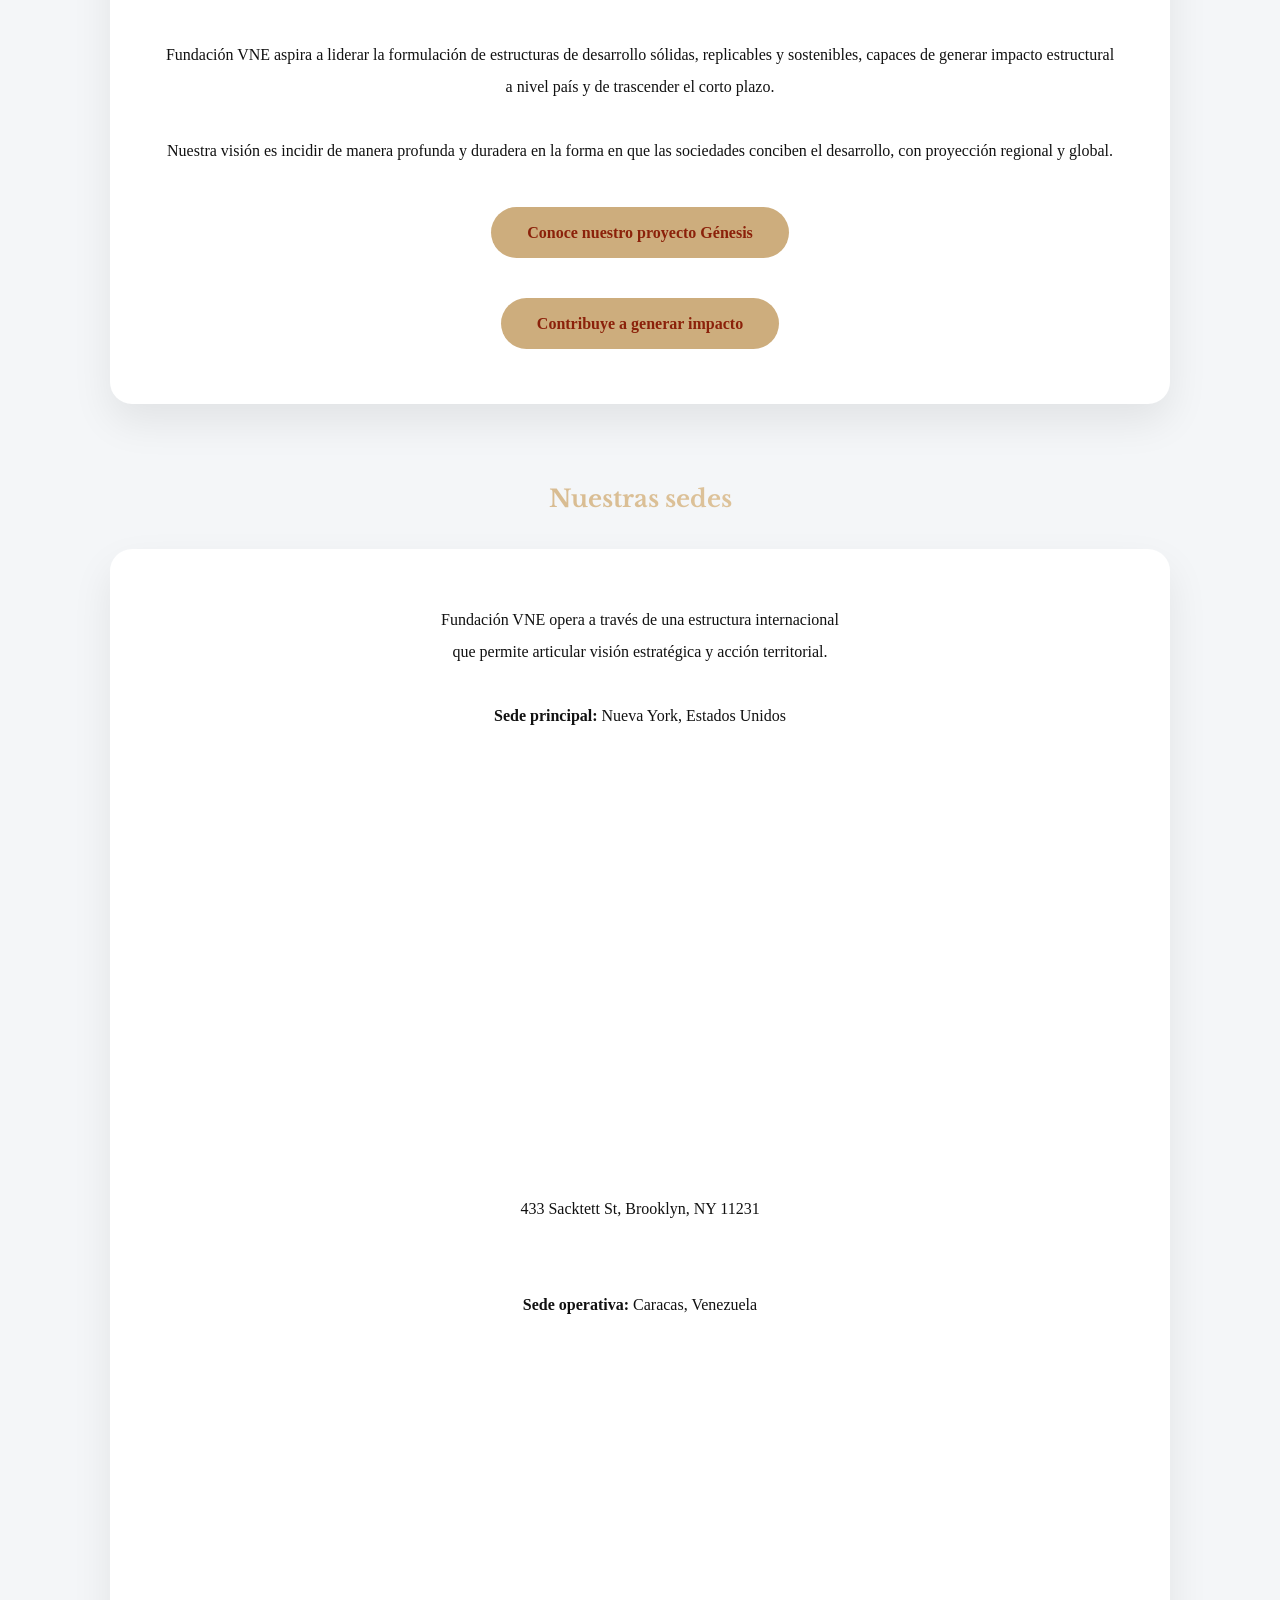
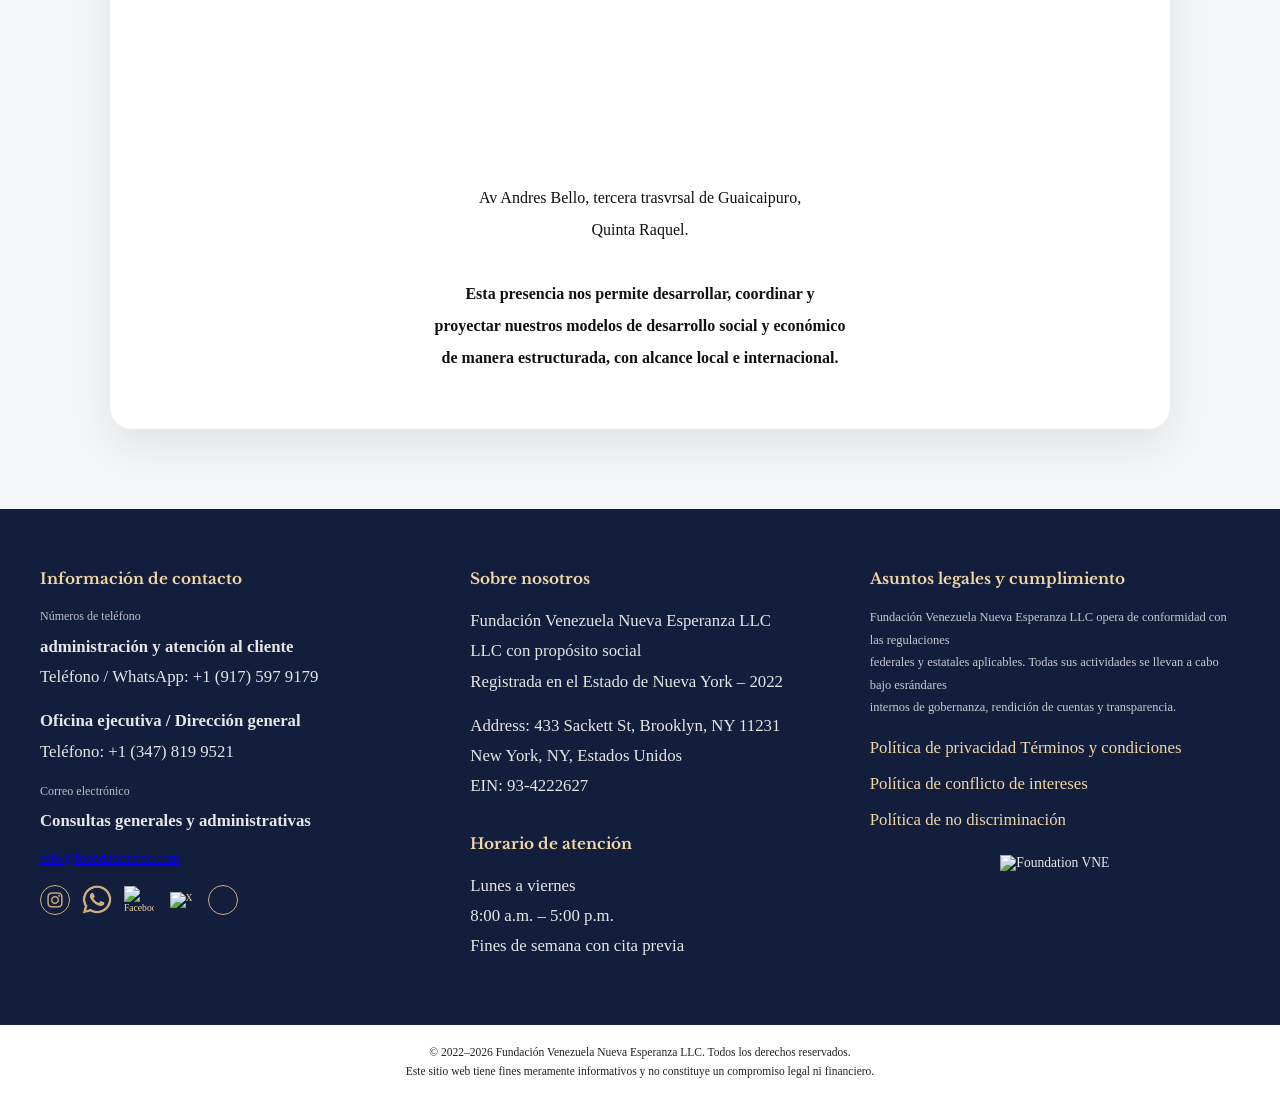
==== commit 4772185d: "Fix HTML formatting for email inquiries section" ====
--- a/index.html
+++ b/index.html
@@ -199,7 +199,7 @@
       </p>
 
       <p class="label">Correo electrónico</p>
-      <p><strong>Consultas generales y administrativas</strong></p><br>
+      <p><strong>Consultas generales y administrativas</strong></p>
       <a href="mailto:info@foundationvne.com">info@foundationvne.com</a>
 
       <div class="footer-social">
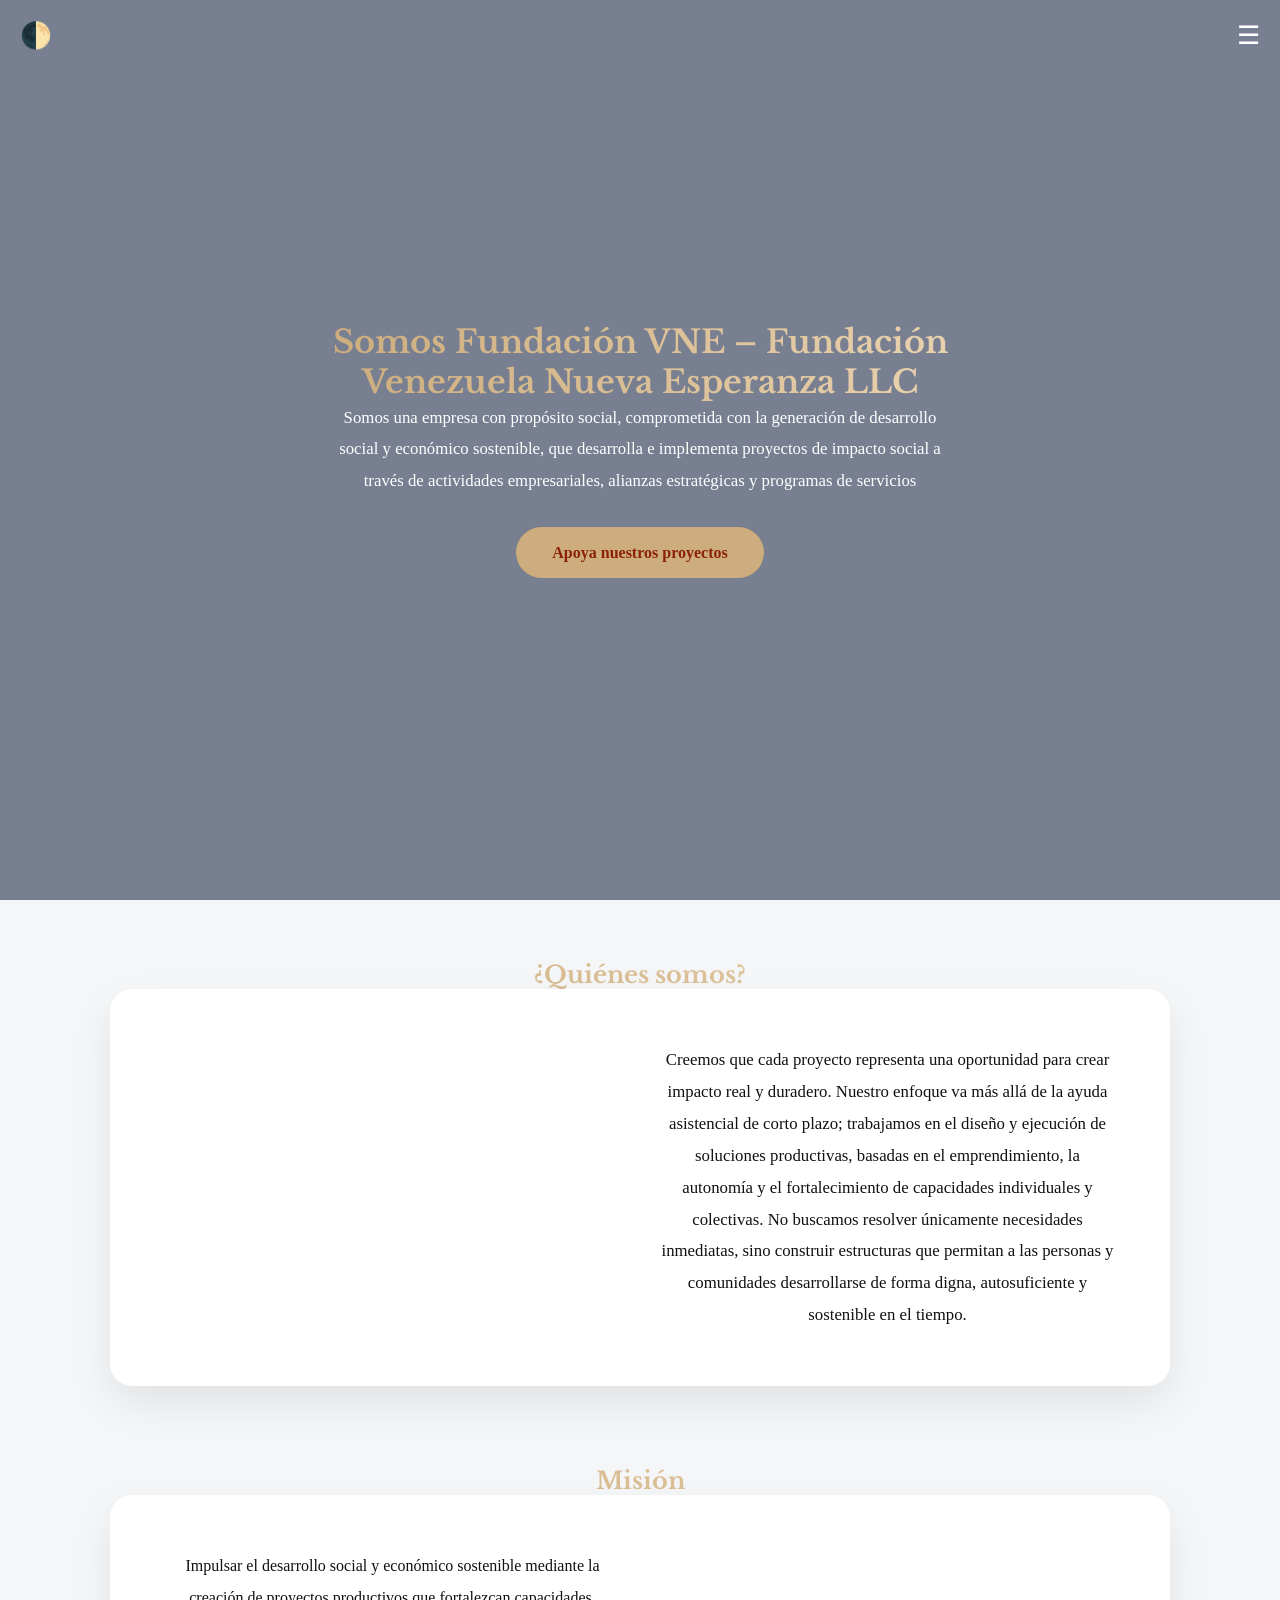
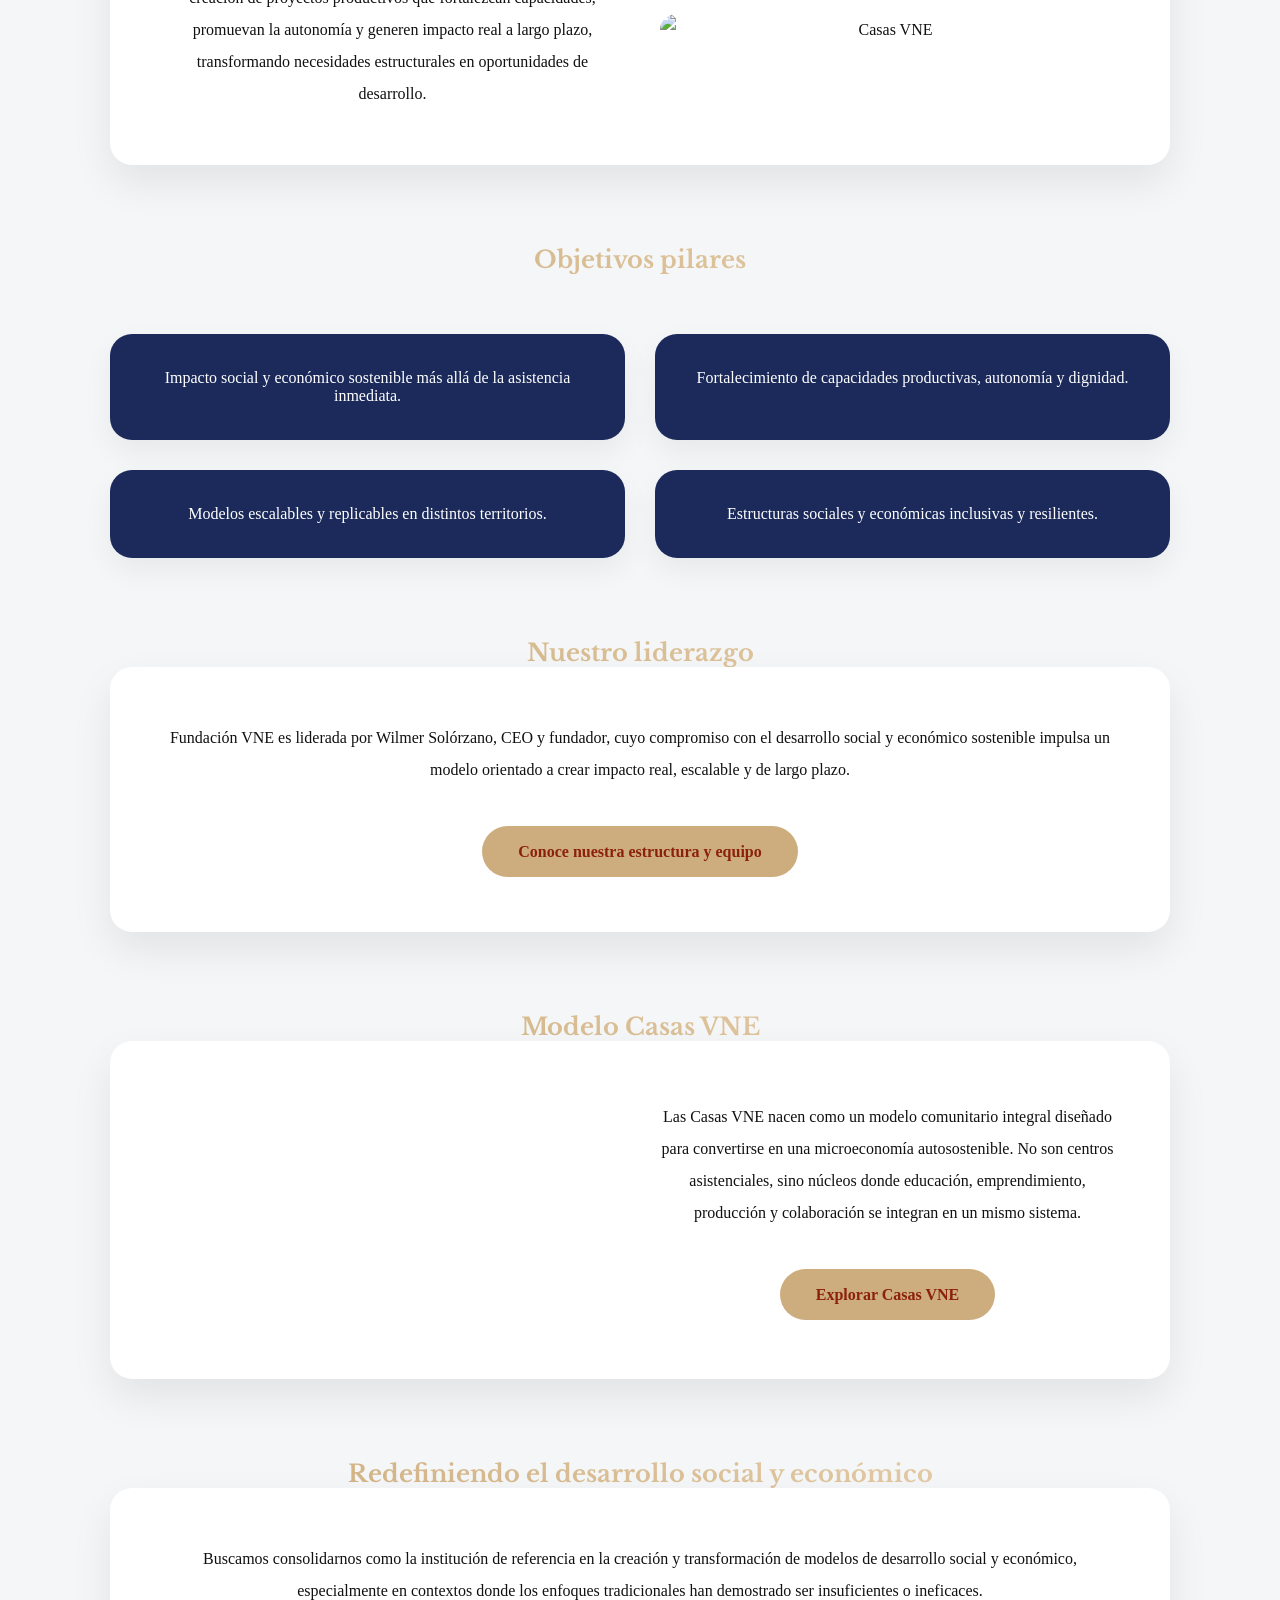
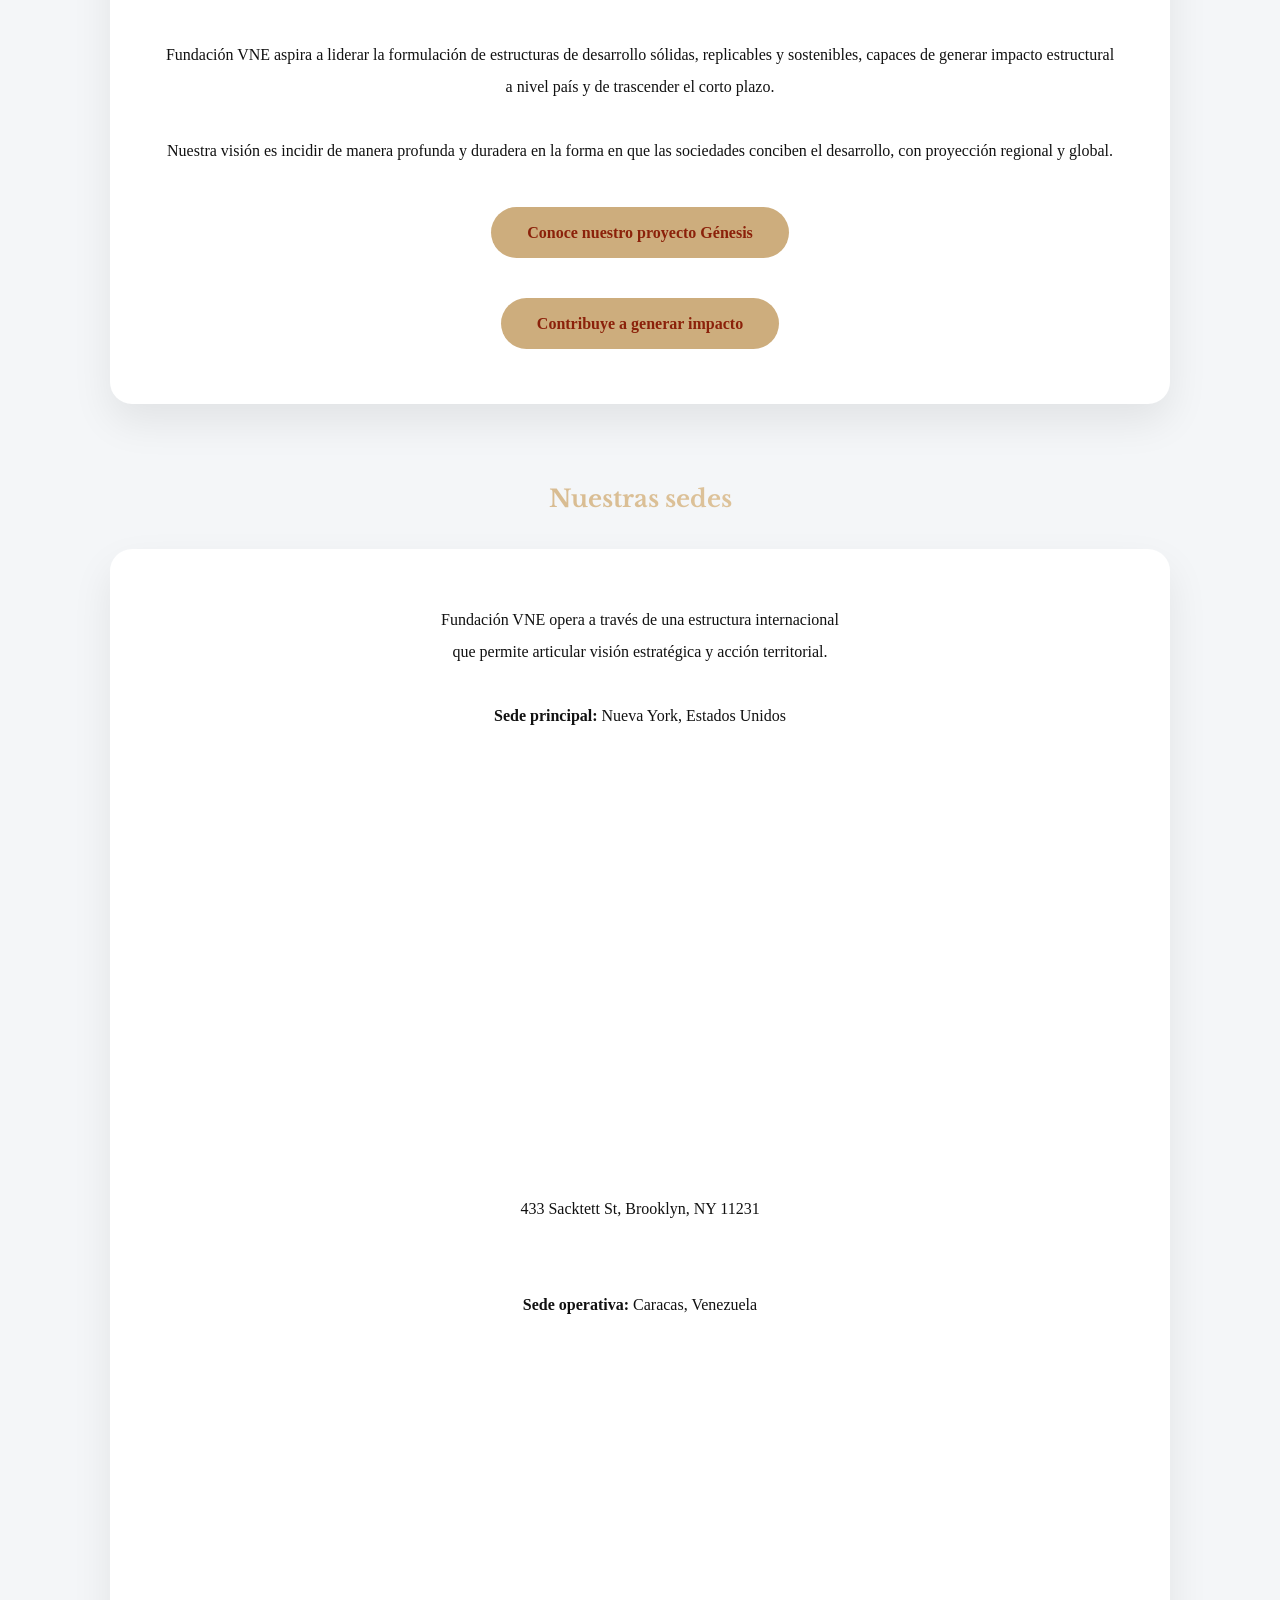
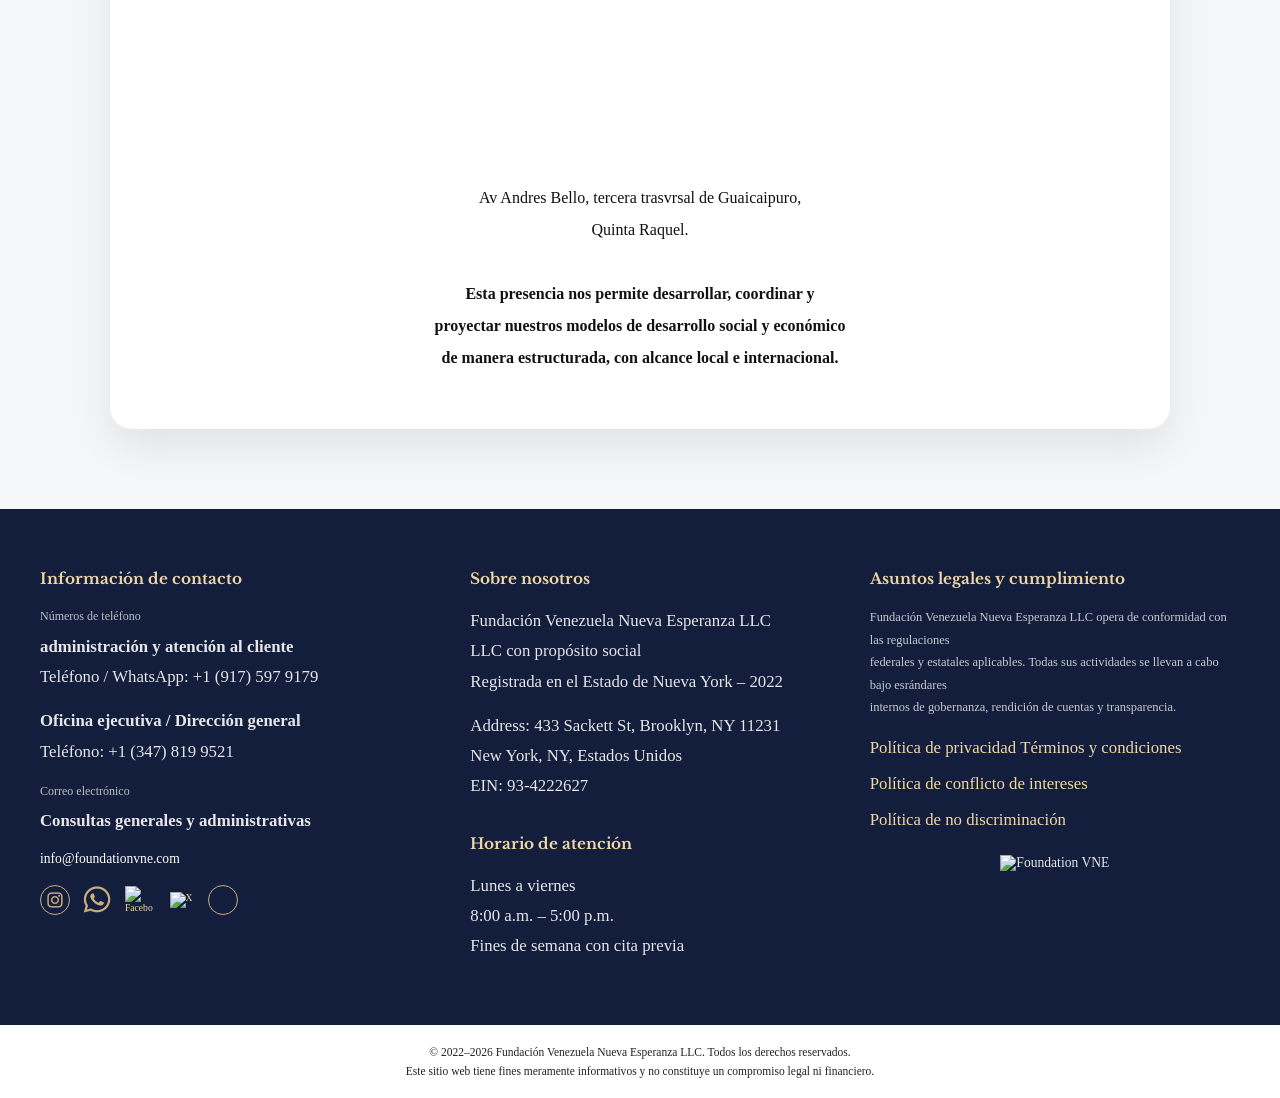
==== commit ae6371b7: "Add class to footer email link" ====
--- a/index.html
+++ b/index.html
@@ -200,7 +200,7 @@
 
       <p class="label">Correo electrónico</p>
       <p><strong>Consultas generales y administrativas</strong></p>
-      <a href="mailto:info@foundationvne.com">info@foundationvne.com</a>
+      <a href="mailto:info@foundationvne.com" class="footer-email">info@foundationvne.com</a>
 
       <div class="footer-social">
         <a href="https://www.instagram.com/foundation.vne" target="_blank" aria-label="Instagram">
--- a/assets/css/main.css
+++ b/assets/css/main.css
@@ -796,7 +796,7 @@
   width:30px;
   height:30px;
   border-radius:50%;
-  border:1px solid (--azul);
+  border:1px solid var(--azul);
   display:inline-flex;
   align-items:center;
   justify-content:center;
@@ -822,6 +822,15 @@
   padding:18px 12px;
   font-size:.72rem;
   line-height:1.6;
+}
+
+.footer-email{
+  color: #ffffff;
+  text-decoration: none;
+}
+
+.footer-email:hover{
+  color: #ccc;
 }
 
 /* ICONOS SOCIALES FOOTER */
@@ -1020,4 +1029,4 @@
     grid-template-columns:1fr;
     text-align:center;
   }
-}+}
